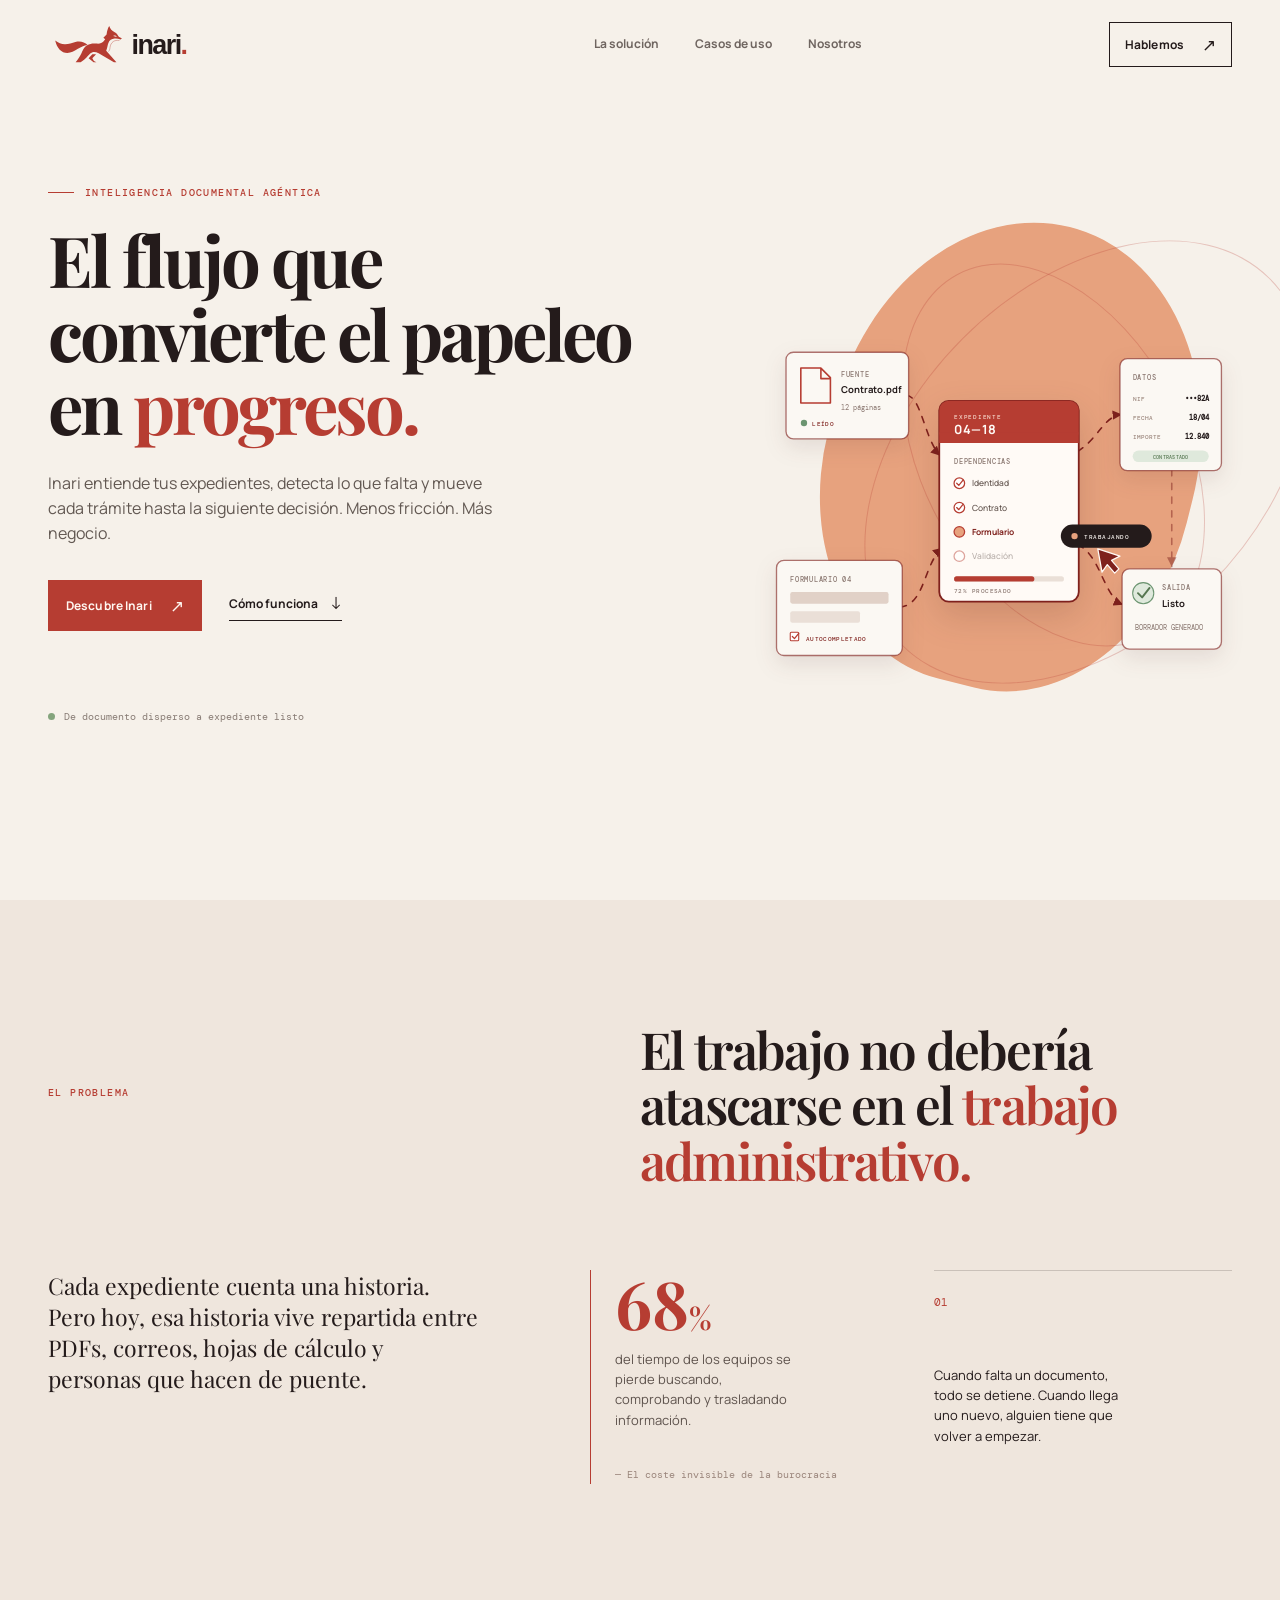
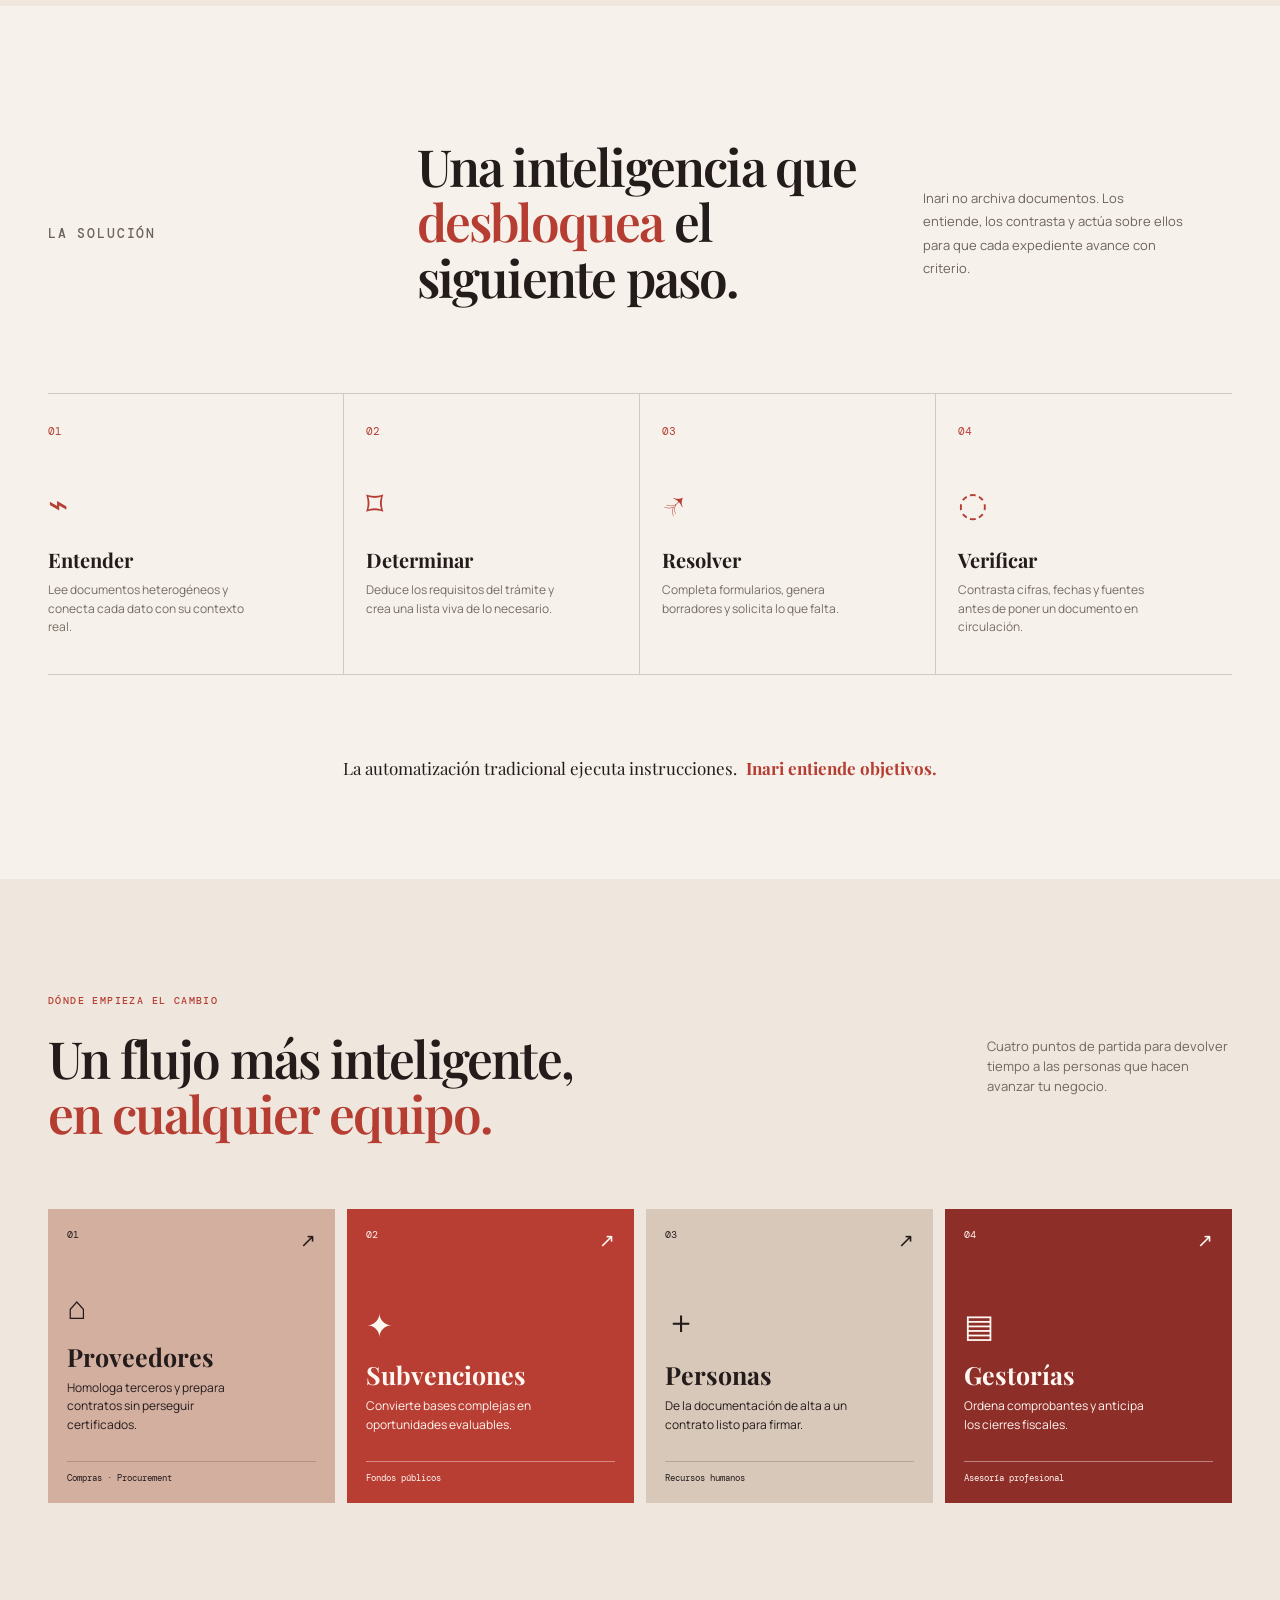
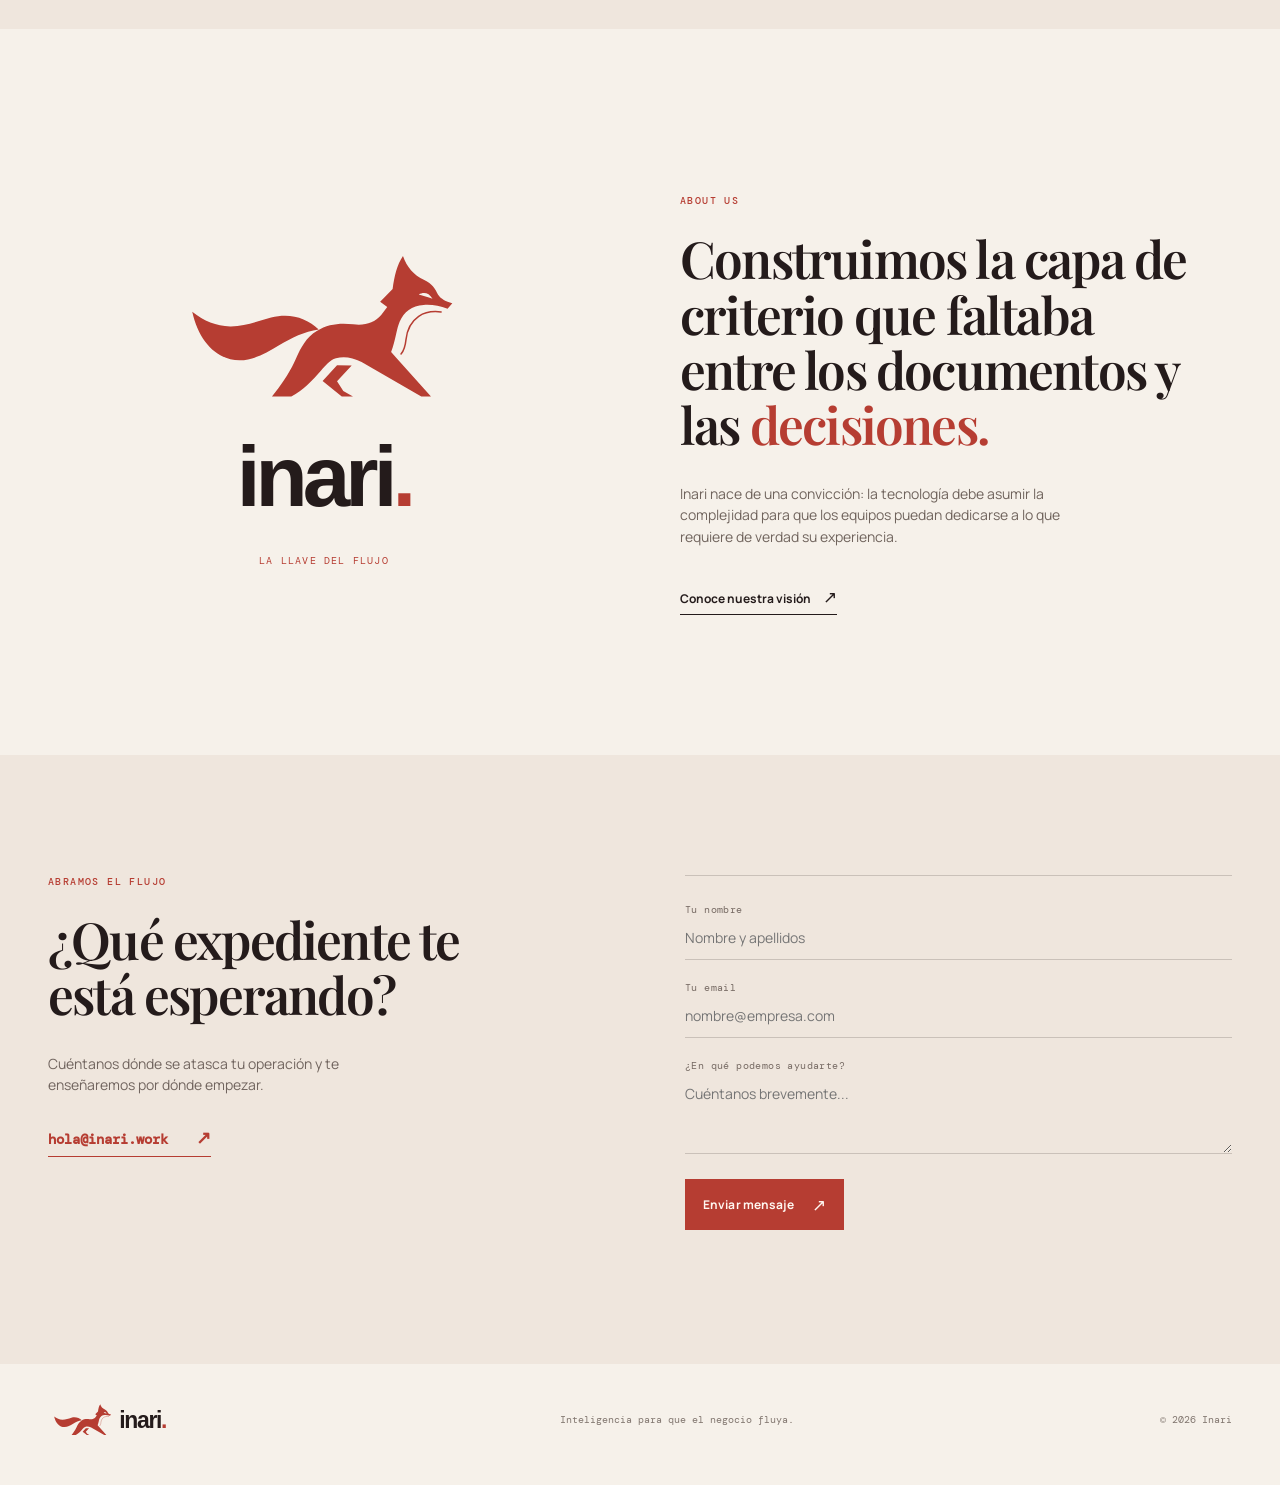
==== index.html @ a9972782 "cambio de estructura" ====
<!doctype html>
<html lang="es">
  <head>
    <meta charset="UTF-8" />
    <meta name="viewport" content="width=device-width, initial-scale=1.0" />
    <meta name="description" content="Inari transforma la burocracia documental en decisiones claras y accionables." />
    <title>Inari | La inteligencia detrás de cada expediente</title>
    <link rel="preconnect" href="https://fonts.googleapis.com" />
    <link rel="preconnect" href="https://fonts.gstatic.com" crossorigin />
    <link href="https://fonts.googleapis.com/css2?family=DM+Mono:wght@400;500&family=Manrope:wght@400;500;600;700;800&family=Playfair+Display:wght@600;700&display=swap" rel="stylesheet" />
    <link rel="stylesheet" href="styles.css" />
  </head>
  <body>
    <div class="site-shell">
      <header class="topbar">
        <a class="brand" href="#inicio" aria-label="Inari, inicio">
          <img class="brand-logo" src="branding/inari-logo-horizontal.svg" alt="" />
        </a>
        <nav class="nav-links" aria-label="Navegación principal">
          <a href="#solucion">La solución</a>
          <a href="#casos">Casos de uso</a>
          <a href="#nosotros">Nosotros</a>
        </nav>
        <a class="button button-small button-outline" href="#contacto">Hablemos <span aria-hidden="true">↗</span></a>
        <button class="menu-toggle" type="button" aria-label="Abrir menú" aria-expanded="false">☰</button>
      </header>

      <main>
        <section class="hero" id="inicio">
          <div class="hero-copy reveal">
            <p class="eyebrow"><span class="eyebrow-line"></span> Inteligencia documental agéntica</p>
            <h1>El flujo que convierte el papeleo en <em>progreso.</em></h1>
            <p class="hero-text">Inari entiende tus expedientes, detecta lo que falta y mueve cada trámite hasta la siguiente decisión. Menos fricción. Más negocio.</p>
            <div class="hero-actions">
              <a class="button button-primary" href="#contacto">Descubre Inari <span aria-hidden="true">↗</span></a>
              <a class="text-link" href="#solucion">Cómo funciona <span aria-hidden="true">↓</span></a>
            </div>
            <div class="hero-proof"><span class="proof-dot"></span><span>De documento disperso a expediente listo</span></div>
          </div>
          <div class="hero-art reveal reveal-delay" aria-label="Visualización de un grafo de dependencias documentales en proceso">
            <div class="art-orbit orbit-one"></div>
            <div class="art-orbit orbit-two"></div>
            <div class="workflow-figure">
              <svg viewBox="0 0 440 360" role="img" aria-label="Grafo de dependencias entre documentos, formularios y validaciones">
                <defs>
                  <marker id="graph-arrow" markerWidth="8" markerHeight="8" refX="6" refY="3" orient="auto"><path d="M0 0 6 3 0 6Z" /></marker>
                </defs>

                <g class="graph-links">
                  <path class="graph-edge" d="M132 80C146 80 149 122 164 137" />
                  <path class="graph-edge" d="M126 280C150 278 148 239 166 224" />
                  <path class="graph-edge" d="M294 133C315 119 319 99 336 98" />
                  <path class="graph-edge" d="M294 221C316 231 318 270 337 278" />
                  <path class="graph-edge graph-edge-secondary" d="M383 150V242" />
                </g>

                <g class="graph-node graph-file" transform="translate(18 39)">
                  <rect class="graph-node-bg" width="116" height="82" rx="7" />
                  <path class="graph-file-icon" d="M14 15h19l9 9v24H14Zm19 0v10h9" />
                  <text class="graph-kicker" x="52" y="23">FUENTE</text>
                  <text class="graph-title" x="52" y="39">Contrato.pdf</text>
                  <text class="graph-meta" x="52" y="55">12 páginas</text>
                  <circle class="graph-status-dot" cx="17" cy="67" r="3" />
                  <text class="graph-status" x="25" y="70">LEÍDO</text>
                </g>

                <g class="graph-node graph-form" transform="translate(9 236)">
                  <rect class="graph-node-bg" width="119" height="90" rx="7" />
                  <text class="graph-kicker" x="13" y="20">FORMULARIO 04</text>
                  <rect class="graph-field" x="13" y="30" width="93" height="11" rx="2" />
                  <rect class="graph-field" x="13" y="48" width="66" height="11" rx="2" />
                  <rect class="graph-checkbox" x="13" y="68" width="8" height="8" rx="1" />
                  <path class="graph-check" d="m15 72 2 2 4-5" />
                  <text class="graph-status" x="28" y="76">AUTOCOMPLETADO</text>
                </g>

                <g class="graph-node graph-main" transform="translate(163 85)">
                  <rect class="graph-node-bg" width="132" height="190" rx="9" />
                  <rect class="graph-main-head" width="132" height="39" rx="9" />
                  <path class="graph-main-head-fix" d="M0 30h132v10H0z" />
                  <text class="graph-main-kicker" x="14" y="17">EXPEDIENTE</text>
                  <text class="graph-main-title" x="14" y="31">04—18</text>
                  <text class="graph-kicker" x="14" y="60">DEPENDENCIAS</text>
                  <g class="graph-task">
                    <circle cx="19" cy="78" r="5" /><path d="m16.5 78 2 2 4-5" />
                    <text x="31" y="81">Identidad</text>
                  </g>
                  <g class="graph-task">
                    <circle cx="19" cy="101" r="5" /><path d="m16.5 101 2 2 4-5" />
                    <text x="31" y="104">Contrato</text>
                  </g>
                  <g class="graph-task graph-task-active">
                    <circle cx="19" cy="124" r="5" />
                    <text x="31" y="127">Formulario</text>
                  </g>
                  <g class="graph-task graph-task-pending">
                    <circle cx="19" cy="147" r="5" />
                    <text x="31" y="150">Validación</text>
                  </g>
                  <rect class="graph-progress-track" x="14" y="166" width="104" height="5" rx="2.5" />
                  <rect class="graph-progress-value" x="14" y="166" width="76" height="5" rx="2.5" />
                  <text class="graph-progress-label" x="14" y="182">72% PROCESADO</text>
                </g>

                <g class="graph-node graph-data" transform="translate(334 45)">
                  <rect class="graph-node-bg" width="96" height="106" rx="7" />
                  <text class="graph-kicker" x="12" y="20">DATOS</text>
                  <text class="graph-data-label" x="12" y="40">NIF</text><text class="graph-data-value" x="84" y="40" text-anchor="end">•••82A</text>
                  <text class="graph-data-label" x="12" y="58">FECHA</text><text class="graph-data-value" x="84" y="58" text-anchor="end">18/04</text>
                  <text class="graph-data-label" x="12" y="76">IMPORTE</text><text class="graph-data-value" x="84" y="76" text-anchor="end">12.840</text>
                  <rect class="graph-chip" x="12" y="87" width="72" height="11" rx="5.5" />
                  <text class="graph-chip-text" x="48" y="95" text-anchor="middle">CONTRASTADO</text>
                </g>

                <g class="graph-node graph-result" transform="translate(336 244)">
                  <rect class="graph-node-bg" width="94" height="76" rx="7" />
                  <circle class="graph-result-ring" cx="20" cy="23" r="10" />
                  <path class="graph-result-check" d="m15 23 4 4 7-9" />
                  <text class="graph-kicker" x="38" y="20">SALIDA</text>
                  <text class="graph-title" x="38" y="36">Listo</text>
                  <text class="graph-meta" x="12" y="58">BORRADOR GENERADO</text>
                </g>

                <g class="graph-working" transform="translate(278 202)">
                  <rect width="86" height="22" rx="11" />
                  <circle cx="13" cy="11" r="3" />
                  <text x="22" y="14">TRABAJANDO</text>
                </g>
                <path class="graph-cursor" d="m313 225 4 22 5-7 7 8 4-4-7-8 8-4Z" />
              </svg>
            </div>

          </div>
        </section>

        <section class="problem section-band" id="problema">
          <div class="section-intro reveal"><p class="eyebrow">El problema</p><h2>El trabajo no debería atascarse en el <em>trabajo administrativo.</em></h2></div>
          <div class="problem-grid">
            <p class="lead-copy reveal">Cada expediente cuenta una historia. Pero hoy, esa historia vive repartida entre PDFs, correos, hojas de cálculo y personas que hacen de puente.</p>
            <div class="stat-block reveal reveal-delay"><strong>68<span>%</span></strong><p>del tiempo de los equipos se pierde buscando, comprobando y trasladando información.</p><small>— El coste invisible de la burocracia</small></div>
            <div class="problem-note reveal"><span class="note-number">01</span><p>Cuando falta un documento, todo se detiene. Cuando llega uno nuevo, alguien tiene que volver a empezar.</p></div>
          </div>
        </section>

        <section class="solution" id="solucion">
          <div class="solution-head reveal"><p class="eyebrow">La solución</p><h2>Una inteligencia que <em>desbloquea</em> el siguiente paso.</h2><p>Inari no archiva documentos. Los entiende, los contrasta y actúa sobre ellos para que cada expediente avance con criterio.</p></div>
          <div class="capabilities">
            <article class="capability reveal"><span class="cap-number">01</span><div class="cap-icon">⌁</div><h3>Entender</h3><p>Lee documentos heterogéneos y conecta cada dato con su contexto real.</p></article>
            <article class="capability reveal reveal-delay"><span class="cap-number">02</span><div class="cap-icon">⌑</div><h3>Determinar</h3><p>Deduce los requisitos del trámite y crea una lista viva de lo necesario.</p></article>
            <article class="capability reveal reveal-delay-2"><span class="cap-number">03</span><div class="cap-icon">↗</div><h3>Resolver</h3><p>Completa formularios, genera borradores y solicita lo que falta.</p></article>
            <article class="capability reveal reveal-delay-3"><span class="cap-number">04</span><div class="cap-icon">◌</div><h3>Verificar</h3><p>Contrasta cifras, fechas y fuentes antes de poner un documento en circulación.</p></article>
          </div>
          <div class="quote-strip reveal"><span>La automatización tradicional ejecuta instrucciones.</span><strong>Inari entiende objetivos.</strong></div>
        </section>

        <section class="use-cases section-band" id="casos">
          <div class="section-heading reveal"><div><p class="eyebrow">Dónde empieza el cambio</p><h2>Un flujo más inteligente, <em>en cualquier equipo.</em></h2></div><p>Cuatro puntos de partida para devolver tiempo a las personas que hacen avanzar tu negocio.</p></div>
          <div class="case-grid">
            <article class="case-card case-tall reveal"><div class="case-top"><span>01</span><span class="case-arrow">↗</span></div><div><div class="case-icon">⌂</div><h3>Proveedores</h3><p>Homologa terceros y prepara contratos sin perseguir certificados.</p><span class="case-tag">Compras · Procurement</span></div></article>
            <article class="case-card reveal reveal-delay"><div class="case-top"><span>02</span><span class="case-arrow">↗</span></div><div><div class="case-icon">✦</div><h3>Subvenciones</h3><p>Convierte bases complejas en oportunidades evaluables.</p><span class="case-tag">Fondos públicos</span></div></article>
            <article class="case-card reveal reveal-delay-2"><div class="case-top"><span>03</span><span class="case-arrow">↗</span></div><div><div class="case-icon">＋</div><h3>Personas</h3><p>De la documentación de alta a un contrato listo para firmar.</p><span class="case-tag">Recursos humanos</span></div></article>
            <article class="case-card reveal reveal-delay-3"><div class="case-top"><span>04</span><span class="case-arrow">↗</span></div><div><div class="case-icon">▤</div><h3>Gestorías</h3><p>Ordena comprobantes y anticipa los cierres fiscales.</p><span class="case-tag">Asesoría profesional</span></div></article>
          </div>
        </section>

        <section class="about" id="nosotros">
          <div class="about-mark reveal"><img src="branding/inari-logo-stacked.svg" alt="Inari" /><small>LA LLAVE DEL FLUJO</small></div>
          <div class="about-copy reveal reveal-delay"><p class="eyebrow">About us</p><h2>Construimos la capa de criterio que faltaba entre los documentos y las <em>decisiones.</em></h2><p>Inari nace de una convicción: la tecnología debe asumir la complejidad para que los equipos puedan dedicarse a lo que requiere de verdad su experiencia.</p><a class="text-link" href="#contacto">Conoce nuestra visión <span aria-hidden="true">↗</span></a></div>
        </section>

        <section class="contact section-band" id="contacto">
          <div class="contact-copy reveal"><p class="eyebrow">Abramos el flujo</p><h2>¿Qué expediente te está esperando?</h2><p>Cuéntanos dónde se atasca tu operación y te enseñaremos por dónde empezar.</p><a href="mailto:hola@inari.work" class="contact-email">hola@inari.work <span>↗</span></a></div>
          <form class="contact-form reveal reveal-delay" id="contact-form">
            <label>Tu nombre<input type="text" name="name" placeholder="Nombre y apellidos" required /></label>
            <label>Tu email<input type="email" name="email" placeholder="nombre@empresa.com" required /></label>
            <label>¿En qué podemos ayudarte?<textarea name="message" rows="3" placeholder="Cuéntanos brevemente..." required></textarea></label>
            <button class="button button-primary" type="submit">Enviar mensaje <span aria-hidden="true">↗</span></button>
            <p class="form-status" role="status" aria-live="polite"></p>
          </form>
        </section>
      </main>

      <footer class="footer"><a class="brand" href="#inicio" aria-label="Inari, inicio"><img class="brand-logo" src="branding/inari-logo-horizontal.svg" alt="" /></a><span>Inteligencia para que el negocio fluya.</span><span>© 2026 Inari</span></footer>
    </div>
    <script src="script.js"></script>
  </body>
</html>
---- styles.css ----
:root { --ink:#241b1b; --paper:#f6f1ea; --red:#b63d32; --red-dark:#7f211d; --peach:#e7a27e; --line:rgba(36,27,27,.18); --muted:#766d68; --serif:"Playfair Display", Georgia, serif; --sans:"Manrope", sans-serif; --mono:"DM Mono", monospace; }
* { box-sizing:border-box; }
html { scroll-behavior:smooth; }
body { margin:0; background:var(--paper); color:var(--ink); font-family:var(--sans); font-size:15px; line-height:1.55; }
a { color:inherit; text-decoration:none; }
.site-shell { overflow:hidden; }
.topbar { align-items:center; display:flex; height:88px; justify-content:space-between; margin:auto; max-width:1280px; padding:0 48px; }
.brand { align-items:center; display:flex; font-size:23px; font-weight:800; gap:10px; letter-spacing:-1.4px; }
.brand-mark { align-items:center; background:var(--red); border-radius:50%; display:flex; height:32px; justify-content:center; width:32px; }
.brand-mark svg { fill:none; height:23px; stroke:#fdf6ef; stroke-linecap:round; stroke-linejoin:round; stroke-width:2.5; width:23px; }
.brand-dot { color:var(--red); }
.nav-links { display:flex; gap:36px; margin-left:130px; }
.nav-links a { color:#6f6560; font-size:12px; font-weight:700; }
.nav-links a:hover, .text-link:hover { color:var(--red); }
.button { align-items:center; border:0; cursor:pointer; display:inline-flex; font:700 12px var(--sans); gap:18px; justify-content:center; letter-spacing:.01em; padding:14px 18px; transition:transform .25s, background .25s, color .25s; }
.button:hover { transform:translateY(-2px); }
.button span { font-size:17px; font-weight:400; }
.button-small { padding:10px 15px; }
.button-outline { border:1px solid var(--ink); }
.button-outline:hover { background:var(--ink); color:var(--paper); }
.button-primary { background:var(--red); color:#fff7f1; }
.button-primary:hover { background:var(--red-dark); }
.menu-toggle { background:none; border:0; display:none; font-size:22px; }
.hero { align-items:center; display:grid; grid-template-columns:1fr 1fr; margin:auto; max-width:1280px; min-height:calc(100vh - 88px); padding:50px 48px 94px; position:relative; }
.hero-copy { max-width:585px; padding-bottom:35px; position:relative; z-index:2; }
.eyebrow { align-items:center; color:var(--red); display:flex; font:500 10px var(--mono); letter-spacing:.14em; margin:0 0 24px; text-transform:uppercase; }
.eyebrow-line { background:var(--red); display:inline-block; height:1px; margin-right:11px; width:26px; }
h1,h2,h3,p { margin-top:0; }
h1 { font:700 clamp(48px, 5.5vw, 76px)/1.04 var(--serif); letter-spacing:-3px; margin-bottom:28px; }
h1 em,h2 em { color:var(--red); font-style:normal; }
.hero-text { color:#625852; font-size:16px; max-width:450px; }
.hero-actions { align-items:center; display:flex; gap:27px; margin-top:34px; }
.text-link { border-bottom:1px solid currentColor; font-size:12px; font-weight:700; padding-bottom:4px; }
.text-link span { font-size:17px; font-weight:400; margin-left:10px; }
.hero-proof { align-items:center; color:#877b74; display:flex; font:10px var(--mono); gap:9px; margin-top:79px; }
.proof-dot { background:#84a47d; border-radius:50%; height:7px; width:7px; }
.hero-art { height:555px; justify-self:end; max-width:570px; position:relative; width:100%; }
.hero-art:before { background:var(--peach); border-radius:50% 50% 45% 45%; content:""; height:470px; position:absolute; right:6%; top:25px; transform:rotate(14deg); width:370px; }
.fox-figure { bottom:10px; position:absolute; right:11%; width:350px; z-index:2; }
.fox-figure svg { display:block; width:100%; }
.fox-tail { fill:#d96d50; stroke:var(--red-dark); stroke-linejoin:round; stroke-width:2; }
.fox-body,.fox-head { fill:var(--red); stroke:var(--red-dark); stroke-linejoin:round; stroke-width:2; }
.fox-head { fill:#c94c3c; }
.fox-ear-inner { fill:#f4b28f; stroke:var(--red-dark); stroke-linejoin:round; stroke-width:1.5; }
.fox-muzzle { fill:#f8d7bf; stroke:var(--red-dark); stroke-linejoin:round; stroke-width:1.5; }
.fox-eye { fill:var(--ink); }
.fox-nose { fill:var(--ink); }
.document-card { background:#fbf8f3; box-shadow:0 15px 35px rgba(70,32,25,.12); display:flex; flex-direction:column; position:absolute; z-index:3; }
.document-card span,.document-card small { color:#8a7770; font:9px var(--mono); letter-spacing:.08em; }
.document-card strong { font:700 47px var(--serif); line-height:1; }
.document-card strong span { color:var(--red); font:700 18px var(--serif); }
.card-front { bottom:92px; gap:13px; left:2%; padding:20px 20px 18px; transform:rotate(-5deg); width:171px; }
.card-back { padding:16px; right:0; top:73px; transform:rotate(7deg); width:150px; }
.card-back strong { color:#6b9470; font:35px var(--sans); }
.progress { background:#e8ddd5; height:4px; margin-top:2px; width:100%; }
.progress i { background:var(--red); display:block; height:100%; width:92%; }
.floating-label { color:var(--red-dark); font:10px var(--mono); position:absolute; z-index:4; }.floating-label span { color:#90736a; margin-left:8px; }.label-top { right:7%; top:9%; }.label-bottom { bottom:7%; right:12%; }
.art-orbit { border:1px solid rgba(182,61,50,.26); border-radius:50%; height:410px; position:absolute; right:8%; top:55px; transform:rotate(-28deg); width:265px; }.orbit-two { height:520px; right:-5%; top:7px; transform:rotate(45deg); width:350px; }
.scroll-cue { align-items:center; bottom:21px; color:#998e86; display:flex; font:9px var(--mono); gap:14px; left:48px; position:absolute; }.scroll-cue i { background:var(--red); display:block; height:1px; width:33px; }
.section-band { background:#efe6dd; }
.problem { padding:122px max(48px, calc((100vw - 1184px)/2)); }.section-intro { display:grid; grid-template-columns:1fr 1fr; }.section-intro h2,.solution-head h2,.section-heading h2,.about h2,.contact h2 { font:600 clamp(34px,4vw,54px)/1.08 var(--serif); letter-spacing:-1.8px; margin:0; max-width:530px; }.problem-grid { display:grid; gap:45px; grid-template-columns:1.25fr .75fr .75fr; margin-top:82px; }.lead-copy { font:400 23px/1.35 var(--serif); max-width:430px; }.stat-block { border-left:1px solid var(--red); padding-left:24px; }.stat-block strong { color:var(--red); font:700 66px/1 var(--serif); }.stat-block strong span { font-size:31px; }.stat-block p { color:#5e534d; font-size:13px; margin:13px 0 31px; max-width:190px; }.stat-block small { color:#9a857b; font:10px var(--mono); }.problem-note { border-top:1px solid var(--line); padding-top:18px; }.note-number,.cap-number { color:var(--red); font:11px var(--mono); }.problem-note p { font-size:13px; margin-top:53px; max-width:205px; }
.solution { margin:auto; max-width:1280px; padding:133px 48px 100px; }.solution-head { display:grid; grid-template-columns:1fr 1.4fr .9fr; gap:25px; }.solution-head h2 { max-width:460px; }.solution-head > p { color:#6e625c; font-size:13px; line-height:1.8; max-width:260px; padding-top:48px; }.capabilities { border-bottom:1px solid var(--line); border-top:1px solid var(--line); display:grid; grid-template-columns:repeat(4,1fr); margin-top:88px; }.capability { border-right:1px solid var(--line); min-height:250px; padding:24px 22px 25px 0; }.capability:not(:first-child) { padding-left:22px; }.capability:last-child { border-right:0; }.cap-icon { color:var(--red); font:34px var(--serif); margin:38px 0 21px; }.capability h3 { font:700 20px var(--serif); margin-bottom:8px; }.capability p { color:#766b65; font-size:12px; max-width:200px; }.quote-strip { display:flex; font:17px var(--serif); gap:9px; justify-content:center; margin-top:82px; }.quote-strip strong { color:var(--red); }
.use-cases { padding:115px max(48px, calc((100vw - 1184px)/2)) 126px; }.section-heading { display:flex; justify-content:space-between; }.section-heading > p { color:#716660; font-size:13px; max-width:245px; padding-top:42px; }.case-grid { display:grid; gap:12px; grid-template-columns:repeat(4,1fr); margin-top:68px; }.case-card { background:#d3afa0; display:flex; flex-direction:column; justify-content:space-between; min-height:294px; padding:19px; transition:transform .25s; }.case-card:hover { transform:translateY(-7px); }.case-card:nth-child(2) { background:#b83d32; color:#fff7f1; }.case-card:nth-child(3) { background:#d8c8b9; }.case-card:nth-child(4) { background:#8e2e29; color:#fff7f1; }.case-top { display:flex; font:10px var(--mono); justify-content:space-between; }.case-arrow { font-size:19px; }.case-icon { font:32px var(--serif); margin-bottom:13px; }.case-card h3 { font:700 25px var(--serif); margin-bottom:6px; }.case-card p { font-size:12px; line-height:1.55; max-width:195px; }.case-tag { border-top:1px solid rgba(36,27,27,.2); display:block; font:9px var(--mono); margin-top:27px; padding-top:10px; }.case-card:nth-child(2) .case-tag,.case-card:nth-child(4) .case-tag { border-color:rgba(255,255,255,.4); }
.about { display:grid; gap:80px; grid-template-columns:1fr 1fr; margin:auto; max-width:1280px; padding:140px 48px; }.about-mark { align-items:center; color:var(--red); display:flex; flex-direction:column; justify-content:center; }.about-mark span { font:700 74px/1 var(--serif); letter-spacing:4px; }.mini-fox { align-items:center; border:1px solid var(--red); border-radius:50%; display:flex; font-size:40px; height:130px; justify-content:center; margin:20px 0; transform:rotate(-20deg); width:130px; }.about-mark small { font:10px var(--mono); letter-spacing:.12em; }.about-copy { padding-top:25px; }.about-copy h2 { margin-bottom:30px; }.about-copy > p:not(.eyebrow) { color:#70645d; font-size:14px; max-width:430px; }.about-copy .text-link { display:inline-block; margin-top:22px; }
.contact { display:grid; gap:90px; grid-template-columns:1fr 1fr; padding:120px max(48px, calc((100vw - 1184px)/2)); }.contact h2 { max-width:470px; }.contact-copy > p:not(.eyebrow) { color:#71655f; font-size:14px; margin:30px 0; max-width:330px; }.contact-email { border-bottom:1px solid var(--red); color:var(--red); display:inline-block; font:600 14px var(--mono); padding-bottom:6px; }.contact-email span { font-size:18px; margin-left:20px; }.contact-form { border-top:1px solid var(--line); padding-top:6px; }.contact-form label { color:#766a63; display:block; font:10px var(--mono); letter-spacing:.04em; margin-top:21px; }.contact-form input,.contact-form textarea { background:transparent; border:0; border-bottom:1px solid var(--line); border-radius:0; color:var(--ink); display:block; font:14px var(--sans); outline:0; padding:12px 0; resize:vertical; width:100%; }.contact-form input:focus,.contact-form textarea:focus { border-color:var(--red); }.contact-form button { margin-top:25px; }.form-status { color:var(--red-dark); font:11px var(--mono); margin:14px 0 0; }.footer { align-items:center; color:#81766f; display:flex; font:10px var(--mono); justify-content:space-between; margin:auto; max-width:1280px; padding:30px 48px 40px; }.footer .brand { color:var(--ink); font:700 17px var(--sans); }.footer .brand-mark { height:25px; width:25px; }.footer .brand-mark svg { height:18px; width:18px; }
.reveal { opacity:0; transform:translateY(18px); transition:opacity .7s ease, transform .7s ease; }.reveal.visible { opacity:1; transform:none; }.reveal-delay { transition-delay:.12s; }.reveal-delay-2 { transition-delay:.22s; }.reveal-delay-3 { transition-delay:.32s; }
@media (max-width:800px) { .topbar { height:72px; padding:0 22px; }.nav-links,.topbar > .button { display:none; }.menu-toggle { display:block; }.hero { display:block; min-height:auto; padding:72px 22px 95px; }.hero-copy { padding:0; }.hero-art { height:440px; margin:48px auto 0; max-width:500px; }.hero-art:before { height:350px; right:10%; width:275px; }.fox-figure { right:14%; width:285px; }.card-front { bottom:35px; left:2%; }.card-back { right:2%; top:34px; }.scroll-cue { bottom:25px; left:22px; }.problem,.use-cases,.contact { padding-left:22px; padding-right:22px; }.problem { padding-bottom:85px; padding-top:85px; }.section-intro,.problem-grid,.solution-head,.about,.contact { display:block; }.problem-grid { margin-top:50px; }.stat-block { margin:45px 0; }.problem-note p { margin-top:28px; }.solution { padding:85px 22px; }.solution-head > p { padding-top:25px; }.capabilities { grid-template-columns:1fr 1fr; margin-top:55px; }.capability { min-height:225px; }.capability:nth-child(2) { border-right:0; }.capability:nth-child(3),.capability:nth-child(4) { border-top:1px solid var(--line); }.capability:nth-child(3) { padding-left:0; }.quote-strip { display:block; font-size:15px; line-height:1.7; margin-top:55px; text-align:center; }.use-cases { padding-bottom:85px; padding-top:85px; }.section-heading > p { padding-top:25px; }.case-grid { grid-template-columns:1fr 1fr; margin-top:48px; }.case-card { min-height:280px; }.about { padding:90px 22px; }.about-mark { margin-bottom:65px; }.about-mark span { font-size:60px; }.contact { gap:55px; padding-bottom:85px; padding-top:85px; }.footer { align-items:flex-start; flex-direction:column; gap:18px; padding:26px 22px 35px; } }
@media (max-width:470px) { h1 { letter-spacing:-2px; }.hero-actions { align-items:flex-start; flex-direction:column; gap:20px; }.hero-art { height:365px; }.fox-figure { right:8%; width:238px; }.hero-art:before { height:280px; right:4%; top:35px; width:220px; }.art-orbit { height:310px; right:0; top:37px; width:210px; }.orbit-two { height:370px; right:-10%; top:20px; width:255px; }.card-front { padding:15px; width:150px; }.document-card strong { font-size:38px; }.card-back { padding:12px; width:120px; }.case-grid { grid-template-columns:1fr; }.case-card { min-height:245px; }.case-tall { min-height:245px; }.capabilities { grid-template-columns:1fr; }.capability,.capability:nth-child(3) { border-bottom:1px solid var(--line); border-right:0; padding-left:0; }.capability:last-child { border-bottom:0; }.capability { min-height:195px; }.cap-icon { margin-top:25px; }.section-heading h2 { max-width:360px; } }

/* Branding v2 */
.brand { align-items:center; display:inline-flex; flex:0 0 auto; }
.brand-logo { display:block; height:auto; width:170px; }
.about-mark img { display:block; height:auto; max-width:360px; width:100%; }
.about-mark small { margin-top:-24px; }
.footer .brand-logo { width:145px; }
@media (max-width:800px) {
  .topbar .brand-logo { width:150px; }
  .about-mark img { max-width:310px; }
}

/* Hero dependency graph */
.workflow-figure { bottom:58px; position:absolute; right:0; width:465px; z-index:2; }
.workflow-figure svg { display:block; overflow:visible; width:100%; }
#graph-arrow path { fill:var(--red-dark); }
.graph-edge { animation:graph-flow 2.4s linear infinite; fill:none; marker-end:url(#graph-arrow); stroke:var(--red-dark); stroke-dasharray:6 7; stroke-linecap:round; stroke-width:1.5; }
.graph-edge:nth-child(2),.graph-edge:nth-child(4) { animation-delay:-1.2s; }
.graph-edge-secondary { opacity:.48; }
.graph-node { filter:drop-shadow(0 8px 10px rgba(70,32,25,.1)); }
.graph-node-bg { fill:#fbf8f3; stroke:rgba(127,33,29,.62); stroke-width:1.25; }
.graph-node text,.graph-working text { pointer-events:none; user-select:none; }
.graph-kicker { fill:#8a7770; font:500 7px var(--mono); letter-spacing:.1em; }
.graph-title { fill:var(--ink); font:700 9px var(--sans); }
.graph-meta { fill:#8a7770; font:400 6.5px var(--mono); }
.graph-status { fill:var(--red-dark); font:500 6px var(--mono); letter-spacing:.05em; }
.graph-status-dot { fill:#6b9470; }
.graph-file-icon { fill:none; stroke:var(--red); stroke-linecap:round; stroke-linejoin:round; stroke-width:1.5; }
.graph-field { fill:#eadfd7; }
.graph-field:nth-of-type(2) { fill:#e1d1c7; }
.graph-checkbox { fill:#fff; stroke:var(--red); stroke-width:1; }
.graph-check { fill:none; stroke:var(--red); stroke-linecap:round; stroke-linejoin:round; stroke-width:1.2; }
.graph-main { filter:drop-shadow(0 13px 16px rgba(70,32,25,.16)); }
.graph-main .graph-node-bg { fill:#fffaf6; stroke:var(--red-dark); stroke-width:1.7; }
.graph-main-head,.graph-main-head-fix { fill:var(--red); }
.graph-main-kicker { fill:#f7d9cc; font:500 6px var(--mono); letter-spacing:.12em; }
.graph-main-title { fill:#fffaf6; font:700 12px var(--sans); letter-spacing:.04em; }
.graph-task circle { fill:#fff; stroke:var(--red); stroke-width:1.2; }
.graph-task path { fill:none; stroke:var(--red); stroke-linecap:round; stroke-linejoin:round; stroke-width:1.2; }
.graph-task text { fill:#5f514b; font:500 8px var(--sans); }
.graph-task-active circle { animation:graph-pulse 1.5s ease-in-out infinite; fill:var(--peach); }
.graph-task-active text { fill:var(--red-dark); font-weight:700; }
.graph-task-pending { opacity:.45; }
.graph-progress-track { fill:#eadfd7; }
.graph-progress-value { animation:graph-progress 2.8s ease-in-out infinite alternate; fill:var(--red); transform-box:fill-box; transform-origin:left center; }
.graph-progress-label { fill:#8a7770; font:500 6px var(--mono); letter-spacing:.07em; }
.graph-data-label { fill:#9a857b; font:500 6px var(--mono); }
.graph-data-value { fill:var(--ink); font:600 7px var(--mono); }
.graph-chip { fill:#dfe9dc; }
.graph-chip-text { fill:#557650; font:500 5px var(--mono); letter-spacing:.04em; }
.graph-result-ring { fill:#dfe9dc; stroke:#6b9470; stroke-width:1; }
.graph-result-check { fill:none; stroke:#557650; stroke-linecap:round; stroke-linejoin:round; stroke-width:1.8; }
.graph-working rect { fill:var(--ink); }
.graph-working circle { animation:graph-pulse 1.1s ease-in-out infinite; fill:var(--peach); }
.graph-working text { fill:#fffaf6; font:500 6px var(--mono); letter-spacing:.08em; }
.graph-cursor { animation:cursor-work 2.2s ease-in-out infinite; fill:var(--red-dark); stroke:#fffaf6; stroke-linejoin:round; stroke-width:1.2; }
@keyframes graph-flow { to { stroke-dashoffset:-26; } }
@keyframes graph-pulse { 0%,100% { opacity:.45; } 50% { opacity:1; } }
@keyframes graph-progress { from { transform:scaleX(.72); } to { transform:scaleX(1); } }
@keyframes cursor-work { 0%,100% { transform:translate(0); } 50% { transform:translate(5px,-4px); } }
@media (max-width:800px) { .workflow-figure { bottom:24px; right:2%; width:430px; } }
@media (max-width:470px) { .workflow-figure { bottom:34px; right:-1%; width:340px; } }
@media (prefers-reduced-motion:reduce) { .graph-edge,.graph-task-active circle,.graph-progress-value,.graph-working circle,.graph-cursor { animation:none; } }
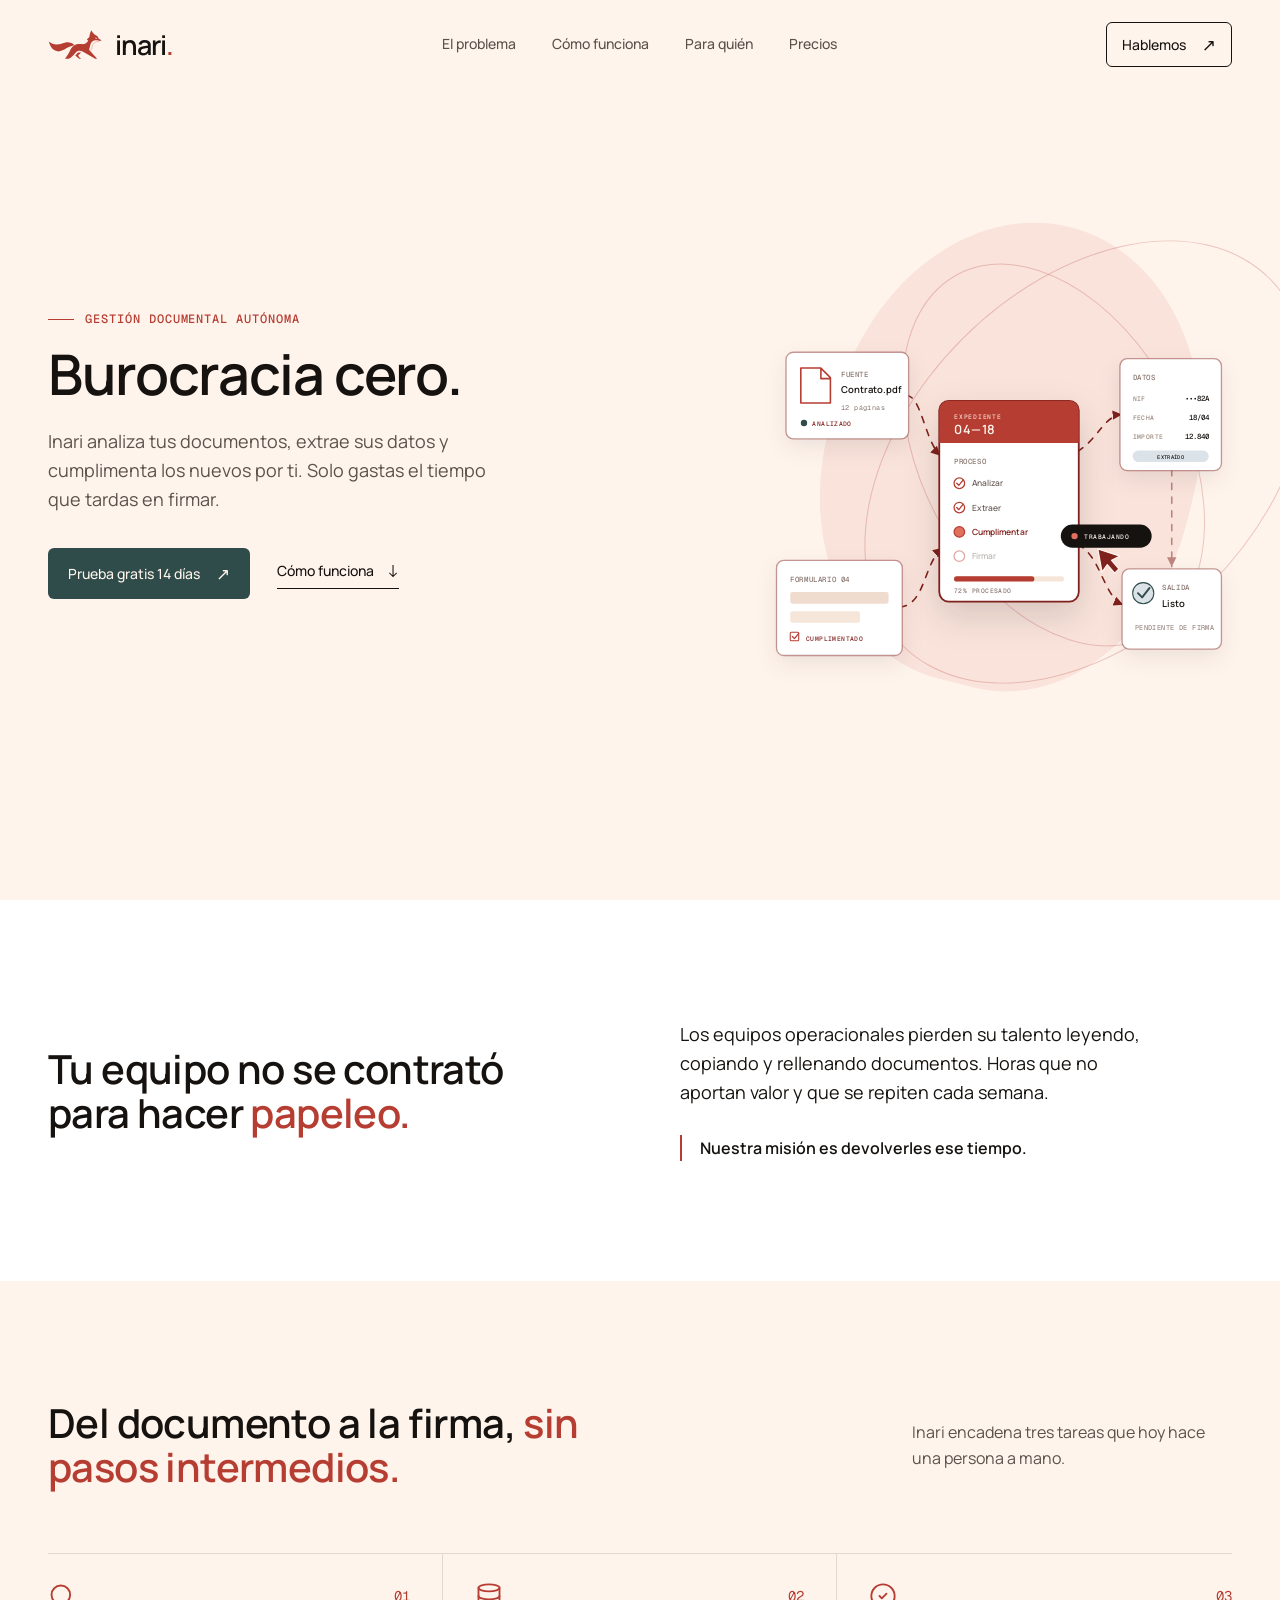
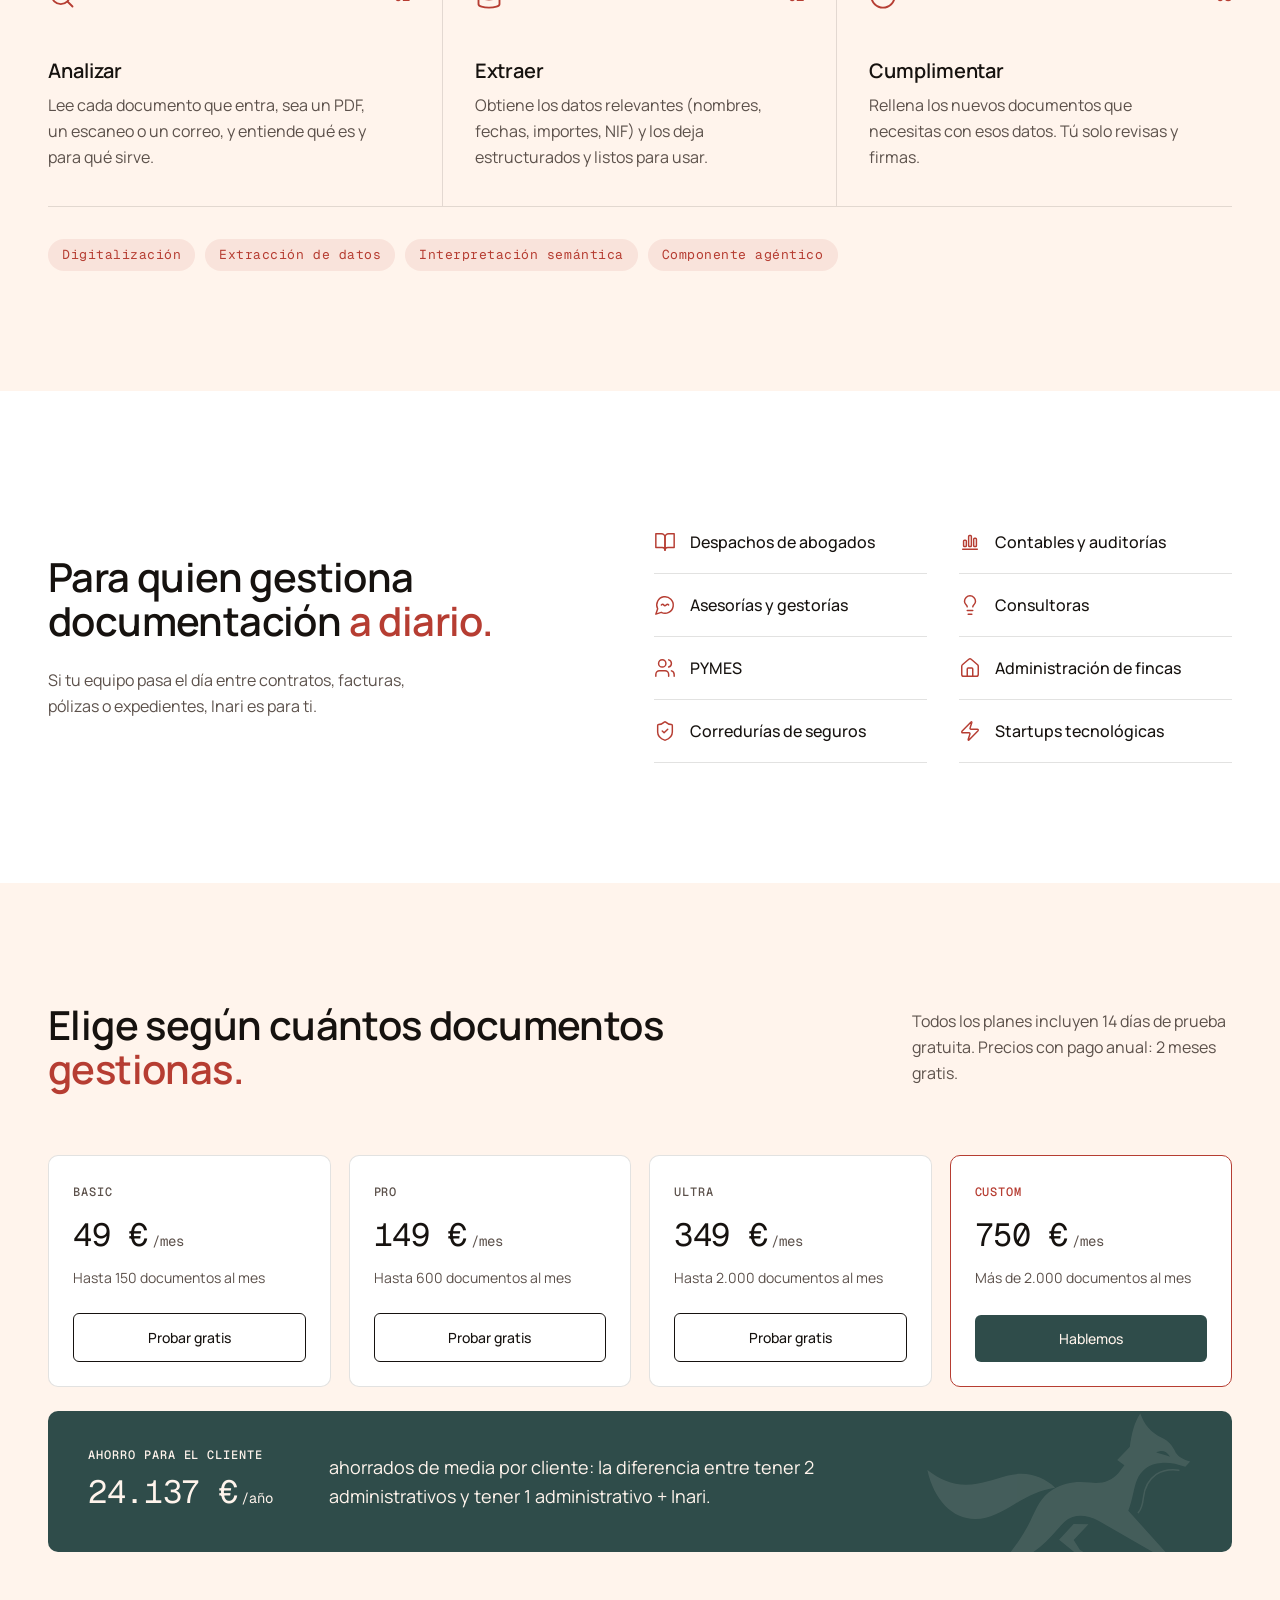
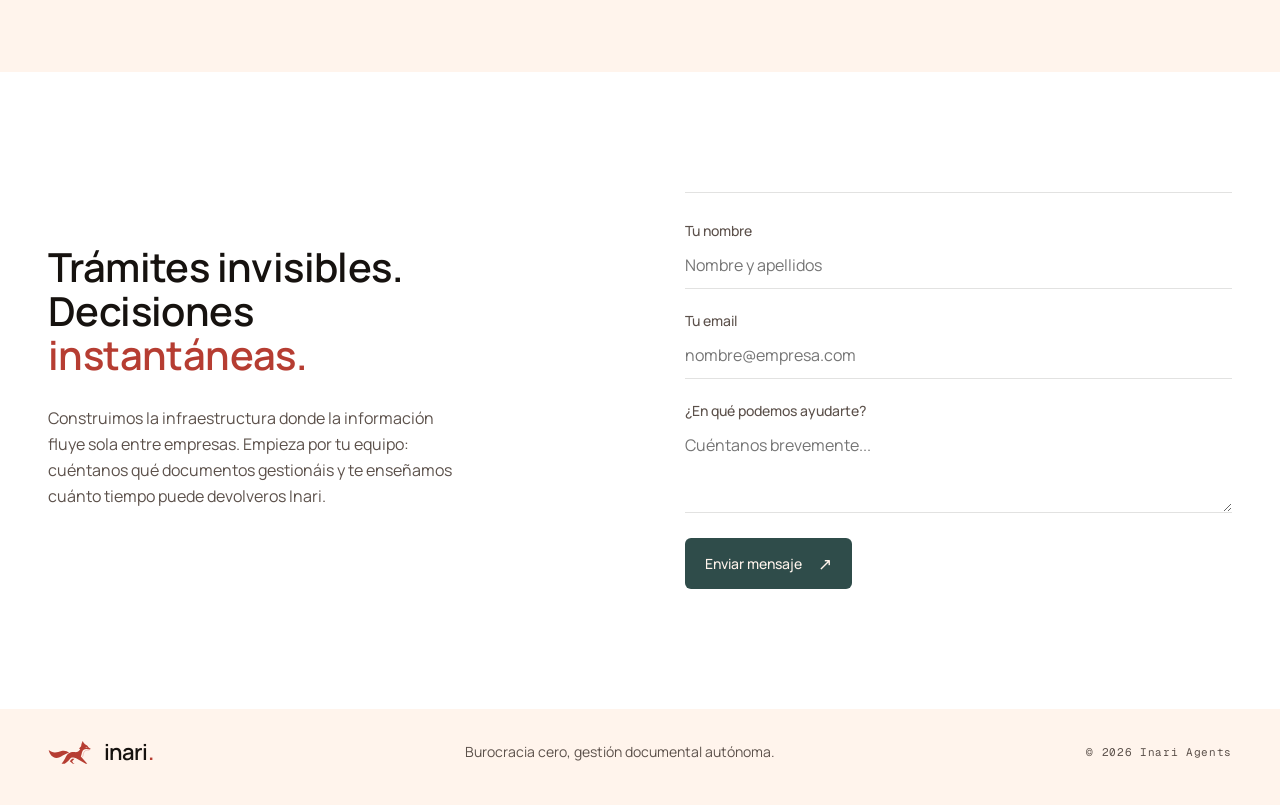
==== commit efd61cf2: "Nueva landing page" ====
--- a/index.html
+++ b/index.html
@@ -3,23 +3,26 @@
   <head>
     <meta charset="UTF-8" />
     <meta name="viewport" content="width=device-width, initial-scale=1.0" />
-    <meta name="description" content="Inari transforma la burocracia documental en decisiones claras y accionables." />
-    <title>Inari | La inteligencia detrás de cada expediente</title>
+    <meta name="description" content="Inari analiza, extrae y cumplimenta tus documentos. Burocracia cero, gestión documental autónoma." />
+    <title>Inari | Burocracia cero, gestión documental autónoma</title>
+    <link rel="icon" href="assets/inari-fox.svg" type="image/svg+xml" />
     <link rel="preconnect" href="https://fonts.googleapis.com" />
     <link rel="preconnect" href="https://fonts.gstatic.com" crossorigin />
-    <link href="https://fonts.googleapis.com/css2?family=DM+Mono:wght@400;500&family=Manrope:wght@400;500;600;700;800&family=Playfair+Display:wght@600;700&display=swap" rel="stylesheet" />
+    <link href="https://fonts.googleapis.com/css2?family=Manrope:wght@400;500;600&family=Geist+Mono:wght@400;500&display=swap" rel="stylesheet" />
     <link rel="stylesheet" href="styles.css" />
   </head>
   <body>
     <div class="site-shell">
       <header class="topbar">
         <a class="brand" href="#inicio" aria-label="Inari, inicio">
-          <img class="brand-logo" src="branding/inari-logo-horizontal.svg" alt="" />
+          <span class="fox-mark" aria-hidden="true"></span>
+          <span class="wordmark">inari<span>.</span></span>
         </a>
         <nav class="nav-links" aria-label="Navegación principal">
-          <a href="#solucion">La solución</a>
-          <a href="#casos">Casos de uso</a>
-          <a href="#nosotros">Nosotros</a>
+          <a href="#problema">El problema</a>
+          <a href="#solucion">Cómo funciona</a>
+          <a href="#audiencia">Para quién</a>
+          <a href="#precios">Precios</a>
         </nav>
         <a class="button button-small button-outline" href="#contacto">Hablemos <span aria-hidden="true">↗</span></a>
         <button class="menu-toggle" type="button" aria-label="Abrir menú" aria-expanded="false">☰</button>
@@ -28,16 +31,15 @@
       <main>
         <section class="hero" id="inicio">
           <div class="hero-copy reveal">
-            <p class="eyebrow"><span class="eyebrow-line"></span> Inteligencia documental agéntica</p>
-            <h1>El flujo que convierte el papeleo en <em>progreso.</em></h1>
-            <p class="hero-text">Inari entiende tus expedientes, detecta lo que falta y mueve cada trámite hasta la siguiente decisión. Menos fricción. Más negocio.</p>
+            <p class="eyebrow"><span class="eyebrow-line"></span> Gestión documental autónoma</p>
+            <h1>Burocracia cero.</h1>
+            <p class="hero-text">Inari analiza tus documentos, extrae sus datos y cumplimenta los nuevos por ti. Solo gastas el tiempo que tardas en firmar.</p>
             <div class="hero-actions">
-              <a class="button button-primary" href="#contacto">Descubre Inari <span aria-hidden="true">↗</span></a>
+              <a class="button button-primary" href="#precios">Prueba gratis 14 días <span aria-hidden="true">↗</span></a>
               <a class="text-link" href="#solucion">Cómo funciona <span aria-hidden="true">↓</span></a>
             </div>
-            <div class="hero-proof"><span class="proof-dot"></span><span>De documento disperso a expediente listo</span></div>
-          </div>
-          <div class="hero-art reveal reveal-delay" aria-label="Visualización de un grafo de dependencias documentales en proceso">
+          </div>
+          <div class="hero-art reveal reveal-delay" aria-label="Visualización de documentos analizados, datos extraídos y formularios cumplimentados">
             <div class="art-orbit orbit-one"></div>
             <div class="art-orbit orbit-two"></div>
             <div class="workflow-figure">
@@ -61,7 +63,7 @@
                   <text class="graph-title" x="52" y="39">Contrato.pdf</text>
                   <text class="graph-meta" x="52" y="55">12 páginas</text>
                   <circle class="graph-status-dot" cx="17" cy="67" r="3" />
-                  <text class="graph-status" x="25" y="70">LEÍDO</text>
+                  <text class="graph-status" x="25" y="70">ANALIZADO</text>
                 </g>
 
                 <g class="graph-node graph-form" transform="translate(9 236)">
@@ -71,7 +73,7 @@
                   <rect class="graph-field" x="13" y="48" width="66" height="11" rx="2" />
                   <rect class="graph-checkbox" x="13" y="68" width="8" height="8" rx="1" />
                   <path class="graph-check" d="m15 72 2 2 4-5" />
-                  <text class="graph-status" x="28" y="76">AUTOCOMPLETADO</text>
+                  <text class="graph-status" x="28" y="76">CUMPLIMENTADO</text>
                 </g>
 
                 <g class="graph-node graph-main" transform="translate(163 85)">
@@ -80,22 +82,22 @@
                   <path class="graph-main-head-fix" d="M0 30h132v10H0z" />
                   <text class="graph-main-kicker" x="14" y="17">EXPEDIENTE</text>
                   <text class="graph-main-title" x="14" y="31">04—18</text>
-                  <text class="graph-kicker" x="14" y="60">DEPENDENCIAS</text>
+                  <text class="graph-kicker" x="14" y="60">PROCESO</text>
                   <g class="graph-task">
                     <circle cx="19" cy="78" r="5" /><path d="m16.5 78 2 2 4-5" />
-                    <text x="31" y="81">Identidad</text>
+                    <text x="31" y="81">Analizar</text>
                   </g>
                   <g class="graph-task">
                     <circle cx="19" cy="101" r="5" /><path d="m16.5 101 2 2 4-5" />
-                    <text x="31" y="104">Contrato</text>
+                    <text x="31" y="104">Extraer</text>
                   </g>
                   <g class="graph-task graph-task-active">
                     <circle cx="19" cy="124" r="5" />
-                    <text x="31" y="127">Formulario</text>
+                    <text x="31" y="127">Cumplimentar</text>
                   </g>
                   <g class="graph-task graph-task-pending">
                     <circle cx="19" cy="147" r="5" />
-                    <text x="31" y="150">Validación</text>
+                    <text x="31" y="150">Firmar</text>
                   </g>
                   <rect class="graph-progress-track" x="14" y="166" width="104" height="5" rx="2.5" />
                   <rect class="graph-progress-value" x="14" y="166" width="76" height="5" rx="2.5" />
@@ -109,7 +111,7 @@
                   <text class="graph-data-label" x="12" y="58">FECHA</text><text class="graph-data-value" x="84" y="58" text-anchor="end">18/04</text>
                   <text class="graph-data-label" x="12" y="76">IMPORTE</text><text class="graph-data-value" x="84" y="76" text-anchor="end">12.840</text>
                   <rect class="graph-chip" x="12" y="87" width="72" height="11" rx="5.5" />
-                  <text class="graph-chip-text" x="48" y="95" text-anchor="middle">CONTRASTADO</text>
+                  <text class="graph-chip-text" x="48" y="95" text-anchor="middle">EXTRAÍDO</text>
                 </g>
 
                 <g class="graph-node graph-result" transform="translate(336 244)">
@@ -118,7 +120,7 @@
                   <path class="graph-result-check" d="m15 23 4 4 7-9" />
                   <text class="graph-kicker" x="38" y="20">SALIDA</text>
                   <text class="graph-title" x="38" y="36">Listo</text>
-                  <text class="graph-meta" x="12" y="58">BORRADOR GENERADO</text>
+                  <text class="graph-meta" x="12" y="58">PENDIENTE DE FIRMA</text>
                 </g>
 
                 <g class="graph-working" transform="translate(278 202)">
@@ -129,59 +131,74 @@
                 <path class="graph-cursor" d="m313 225 4 22 5-7 7 8 4-4-7-8 8-4Z" />
               </svg>
             </div>
-
           </div>
         </section>
 
         <section class="problem section-band" id="problema">
-          <div class="section-intro reveal"><p class="eyebrow">El problema</p><h2>El trabajo no debería atascarse en el <em>trabajo administrativo.</em></h2></div>
-          <div class="problem-grid">
-            <p class="lead-copy reveal">Cada expediente cuenta una historia. Pero hoy, esa historia vive repartida entre PDFs, correos, hojas de cálculo y personas que hacen de puente.</p>
-            <div class="stat-block reveal reveal-delay"><strong>68<span>%</span></strong><p>del tiempo de los equipos se pierde buscando, comprobando y trasladando información.</p><small>— El coste invisible de la burocracia</small></div>
-            <div class="problem-note reveal"><span class="note-number">01</span><p>Cuando falta un documento, todo se detiene. Cuando llega uno nuevo, alguien tiene que volver a empezar.</p></div>
+          <div class="reveal"><h2>Tu equipo no se contrató para hacer <em>papeleo.</em></h2></div>
+          <div class="problem-copy reveal reveal-delay">
+            <p class="lead-copy">Los equipos operacionales pierden su talento leyendo, copiando y rellenando documentos. Horas que no aportan valor y que se repiten cada semana.</p>
+            <p class="mission">Nuestra misión es devolverles ese tiempo.</p>
           </div>
         </section>
 
         <section class="solution" id="solucion">
-          <div class="solution-head reveal"><p class="eyebrow">La solución</p><h2>Una inteligencia que <em>desbloquea</em> el siguiente paso.</h2><p>Inari no archiva documentos. Los entiende, los contrasta y actúa sobre ellos para que cada expediente avance con criterio.</p></div>
-          <div class="capabilities">
-            <article class="capability reveal"><span class="cap-number">01</span><div class="cap-icon">⌁</div><h3>Entender</h3><p>Lee documentos heterogéneos y conecta cada dato con su contexto real.</p></article>
-            <article class="capability reveal reveal-delay"><span class="cap-number">02</span><div class="cap-icon">⌑</div><h3>Determinar</h3><p>Deduce los requisitos del trámite y crea una lista viva de lo necesario.</p></article>
-            <article class="capability reveal reveal-delay-2"><span class="cap-number">03</span><div class="cap-icon">↗</div><h3>Resolver</h3><p>Completa formularios, genera borradores y solicita lo que falta.</p></article>
-            <article class="capability reveal reveal-delay-3"><span class="cap-number">04</span><div class="cap-icon">◌</div><h3>Verificar</h3><p>Contrasta cifras, fechas y fuentes antes de poner un documento en circulación.</p></article>
-          </div>
-          <div class="quote-strip reveal"><span>La automatización tradicional ejecuta instrucciones.</span><strong>Inari entiende objetivos.</strong></div>
-        </section>
-
-        <section class="use-cases section-band" id="casos">
-          <div class="section-heading reveal"><div><p class="eyebrow">Dónde empieza el cambio</p><h2>Un flujo más inteligente, <em>en cualquier equipo.</em></h2></div><p>Cuatro puntos de partida para devolver tiempo a las personas que hacen avanzar tu negocio.</p></div>
-          <div class="case-grid">
-            <article class="case-card case-tall reveal"><div class="case-top"><span>01</span><span class="case-arrow">↗</span></div><div><div class="case-icon">⌂</div><h3>Proveedores</h3><p>Homologa terceros y prepara contratos sin perseguir certificados.</p><span class="case-tag">Compras · Procurement</span></div></article>
-            <article class="case-card reveal reveal-delay"><div class="case-top"><span>02</span><span class="case-arrow">↗</span></div><div><div class="case-icon">✦</div><h3>Subvenciones</h3><p>Convierte bases complejas en oportunidades evaluables.</p><span class="case-tag">Fondos públicos</span></div></article>
-            <article class="case-card reveal reveal-delay-2"><div class="case-top"><span>03</span><span class="case-arrow">↗</span></div><div><div class="case-icon">＋</div><h3>Personas</h3><p>De la documentación de alta a un contrato listo para firmar.</p><span class="case-tag">Recursos humanos</span></div></article>
-            <article class="case-card reveal reveal-delay-3"><div class="case-top"><span>04</span><span class="case-arrow">↗</span></div><div><div class="case-icon">▤</div><h3>Gestorías</h3><p>Ordena comprobantes y anticipa los cierres fiscales.</p><span class="case-tag">Asesoría profesional</span></div></article>
-          </div>
-        </section>
-
-        <section class="about" id="nosotros">
-          <div class="about-mark reveal"><img src="branding/inari-logo-stacked.svg" alt="Inari" /><small>LA LLAVE DEL FLUJO</small></div>
-          <div class="about-copy reveal reveal-delay"><p class="eyebrow">About us</p><h2>Construimos la capa de criterio que faltaba entre los documentos y las <em>decisiones.</em></h2><p>Inari nace de una convicción: la tecnología debe asumir la complejidad para que los equipos puedan dedicarse a lo que requiere de verdad su experiencia.</p><a class="text-link" href="#contacto">Conoce nuestra visión <span aria-hidden="true">↗</span></a></div>
+          <div class="section-heading reveal"><div><h2>Del documento a la firma, <em>sin pasos intermedios.</em></h2></div><p>Inari encadena tres tareas que hoy hace una persona a mano.</p></div>
+          <div class="steps">
+            <article class="step reveal"><div class="step-top"><span class="icon" style="--icon:url(assets/icons/search.svg)"></span><span class="step-number">01</span></div><h3>Analizar</h3><p>Lee cada documento que entra, sea un PDF, un escaneo o un correo, y entiende qué es y para qué sirve.</p></article>
+            <article class="step reveal reveal-delay"><div class="step-top"><span class="icon" style="--icon:url(assets/icons/database.svg)"></span><span class="step-number">02</span></div><h3>Extraer</h3><p>Obtiene los datos relevantes (nombres, fechas, importes, NIF) y los deja estructurados y listos para usar.</p></article>
+            <article class="step reveal reveal-delay-2"><div class="step-top"><span class="icon" style="--icon:url(assets/icons/circle-check.svg)"></span><span class="step-number">03</span></div><h3>Cumplimentar</h3><p>Rellena los nuevos documentos que necesitas con esos datos. Tú solo revisas y firmas.</p></article>
+          </div>
+          <ul class="chips reveal" aria-label="Tecnología">
+            <li>Digitalización</li><li>Extracción de datos</li><li>Interpretación semántica</li><li>Componente agéntico</li>
+          </ul>
+        </section>
+
+        <section class="audience section-band" id="audiencia">
+          <div class="audience-intro reveal"><h2>Para quien gestiona documentación <em>a diario.</em></h2><p>Si tu equipo pasa el día entre contratos, facturas, pólizas o expedientes, Inari es para ti.</p></div>
+          <ul class="sector-list reveal reveal-delay">
+            <li><span class="icon" style="--icon:url(assets/icons/book-open.svg)"></span>Despachos de abogados</li>
+            <li><span class="icon" style="--icon:url(assets/icons/chart.svg)"></span>Contables y auditorías</li>
+            <li><span class="icon" style="--icon:url(assets/icons/message.svg)"></span>Asesorías y gestorías</li>
+            <li><span class="icon" style="--icon:url(assets/icons/lightbulb.svg)"></span>Consultoras</li>
+            <li><span class="icon" style="--icon:url(assets/icons/users.svg)"></span>PYMES</li>
+            <li><span class="icon" style="--icon:url(assets/icons/home.svg)"></span>Administración de fincas</li>
+            <li><span class="icon" style="--icon:url(assets/icons/shield-check.svg)"></span>Corredurías de seguros</li>
+            <li><span class="icon" style="--icon:url(assets/icons/zap.svg)"></span>Startups tecnológicas</li>
+          </ul>
+        </section>
+
+        <section class="pricing" id="precios">
+          <div class="section-heading reveal"><div><h2>Elige según cuántos documentos <em>gestionas.</em></h2></div><p>Todos los planes incluyen 14 días de prueba gratuita. Precios con pago anual: 2 meses gratis.</p></div>
+          <div class="plans">
+            <article class="plan reveal"><span class="plan-name">Basic</span><strong>49 €<small>/mes</small></strong><p>Hasta 150 documentos al mes</p><a class="button button-outline" href="#contacto">Probar gratis</a></article>
+            <article class="plan reveal reveal-delay"><span class="plan-name">Pro</span><strong>149 €<small>/mes</small></strong><p>Hasta 600 documentos al mes</p><a class="button button-outline" href="#contacto">Probar gratis</a></article>
+            <article class="plan reveal reveal-delay-2"><span class="plan-name">Ultra</span><strong>349 €<small>/mes</small></strong><p>Hasta 2.000 documentos al mes</p><a class="button button-outline" href="#contacto">Probar gratis</a></article>
+            <article class="plan plan-custom reveal reveal-delay-3"><span class="plan-name">Custom</span><strong>750 €<small>/mes</small></strong><p>Más de 2.000 documentos al mes</p><a class="button button-primary" href="#contacto">Hablemos</a></article>
+          </div>
+          <div class="savings reveal">
+            <span class="savings-fox" aria-hidden="true"></span>
+            <div>
+              <p class="eyebrow">Ahorro para el cliente</p>
+              <strong class="savings-number">24.137 €<small>/año</small></strong>
+            </div>
+            <p class="savings-text">ahorrados de media por cliente: la diferencia entre tener 2 administrativos y tener 1 administrativo + Inari.</p>
+          </div>
         </section>
 
         <section class="contact section-band" id="contacto">
-          <div class="contact-copy reveal"><p class="eyebrow">Abramos el flujo</p><h2>¿Qué expediente te está esperando?</h2><p>Cuéntanos dónde se atasca tu operación y te enseñaremos por dónde empezar.</p><a href="mailto:hola@inari.work" class="contact-email">hola@inari.work <span>↗</span></a></div>
+          <div class="contact-copy reveal"><h2>Trámites invisibles. Decisiones <em>instantáneas.</em></h2><p>Construimos la infraestructura donde la información fluye sola entre empresas. Empieza por tu equipo: cuéntanos qué documentos gestionáis y te enseñamos cuánto tiempo puede devolveros Inari.</p></div>
           <form class="contact-form reveal reveal-delay" id="contact-form">
             <label>Tu nombre<input type="text" name="name" placeholder="Nombre y apellidos" required /></label>
             <label>Tu email<input type="email" name="email" placeholder="nombre@empresa.com" required /></label>
             <label>¿En qué podemos ayudarte?<textarea name="message" rows="3" placeholder="Cuéntanos brevemente..." required></textarea></label>
             <button class="button button-primary" type="submit">Enviar mensaje <span aria-hidden="true">↗</span></button>
-            <p class="form-status" role="status" aria-live="polite"></p>
           </form>
         </section>
       </main>
 
-      <footer class="footer"><a class="brand" href="#inicio" aria-label="Inari, inicio"><img class="brand-logo" src="branding/inari-logo-horizontal.svg" alt="" /></a><span>Inteligencia para que el negocio fluya.</span><span>© 2026 Inari</span></footer>
+      <footer class="footer"><a class="brand" href="#inicio" aria-label="Inari, inicio"><span class="fox-mark" aria-hidden="true"></span><span class="wordmark">inari<span>.</span></span></a><span>Burocracia cero, gestión documental autónoma.</span><span class="footer-meta">© 2026 Inari Agents</span></footer>
     </div>
     <script src="script.js"></script>
   </body>
-</html>+</html>
--- a/styles.css
+++ b/styles.css
@@ -1,132 +1,231 @@
-:root { --ink:#241b1b; --paper:#f6f1ea; --red:#b63d32; --red-dark:#7f211d; --peach:#e7a27e; --line:rgba(36,27,27,.18); --muted:#766d68; --serif:"Playfair Display", Georgia, serif; --sans:"Manrope", sans-serif; --mono:"DM Mono", monospace; }
+/* Tokens de la guía de estilo de Inari */
+:root {
+  --inari-red:#b63d32; --inari-charcoal:#16120f; --inari-green:#2f4c4a; --inari-blue:#87a0b2; --inari-cream:#fff4ec;
+  --paper:var(--inari-cream); --surface:#ffffff; --ink:var(--inari-charcoal); --ink-muted:#5c514b; --line:rgba(22,18,15,.12);
+  --accent:var(--inari-red); --accent-soft:rgba(182,61,50,.09); --accent-on-dark:#e2705f; --secondary:var(--inari-green); --secondary-hover:#243b39; --on-secondary:var(--inari-cream);
+  --font-sans:"Manrope", system-ui, sans-serif;
+  --font-mono:"Geist Mono", ui-monospace, "SFMono-Regular", Menlo, monospace;
+  --radius-sm:6px; --radius-md:10px; --radius-pill:999px;
+  --gutter:max(48px, calc((100vw - 1184px)/2));
+}
 * { box-sizing:border-box; }
 html { scroll-behavior:smooth; }
-body { margin:0; background:var(--paper); color:var(--ink); font-family:var(--sans); font-size:15px; line-height:1.55; }
+body { margin:0; background:var(--paper); color:var(--ink); font:400 16px/26px var(--font-sans); }
 a { color:inherit; text-decoration:none; }
+h1,h2,h3,p { margin-top:0; }
 .site-shell { overflow:hidden; }
-.topbar { align-items:center; display:flex; height:88px; justify-content:space-between; margin:auto; max-width:1280px; padding:0 48px; }
-.brand { align-items:center; display:flex; font-size:23px; font-weight:800; gap:10px; letter-spacing:-1.4px; }
-.brand-mark { align-items:center; background:var(--red); border-radius:50%; display:flex; height:32px; justify-content:center; width:32px; }
-.brand-mark svg { fill:none; height:23px; stroke:#fdf6ef; stroke-linecap:round; stroke-linejoin:round; stroke-width:2.5; width:23px; }
-.brand-dot { color:var(--red); }
-.nav-links { display:flex; gap:36px; margin-left:130px; }
-.nav-links a { color:#6f6560; font-size:12px; font-weight:700; }
-.nav-links a:hover, .text-link:hover { color:var(--red); }
-.button { align-items:center; border:0; cursor:pointer; display:inline-flex; font:700 12px var(--sans); gap:18px; justify-content:center; letter-spacing:.01em; padding:14px 18px; transition:transform .25s, background .25s, color .25s; }
+
+/* Marca */
+.brand { align-items:center; display:inline-flex; flex:0 0 auto; gap:12px; }
+.fox-mark { background:var(--inari-red); display:block; height:30px; mask:url(assets/inari-fox.svg) center/contain no-repeat; -webkit-mask:url(assets/inari-fox.svg) center/contain no-repeat; width:55px; }
+.wordmark { font-size:27px; font-weight:600; letter-spacing:-.04em; line-height:1; }
+.wordmark span { color:var(--inari-red); }
+.icon { background:currentColor; display:inline-block; height:28px; mask:var(--icon) center/contain no-repeat; -webkit-mask:var(--icon) center/contain no-repeat; width:28px; }
+
+/* Cabecera */
+.topbar { align-items:center; display:flex; height:88px; justify-content:space-between; margin:auto; max-width:1280px; padding:0 48px; position:relative; }
+.nav-links { display:flex; gap:36px; }
+.nav-links a { color:var(--ink-muted); font-size:14px; font-weight:500; }
+.nav-links a:hover, .text-link:hover { color:var(--accent); }
+.menu-toggle { background:none; border:0; color:var(--ink); cursor:pointer; display:none; font-size:22px; }
+
+/* Botones, eyebrow y escala tipográfica */
+.button { align-items:center; border:0; border-radius:var(--radius-sm); cursor:pointer; display:inline-flex; font:500 14px var(--font-sans); gap:16px; justify-content:center; padding:14px 20px; transition:transform .25s, background .25s, color .25s; }
 .button:hover { transform:translateY(-2px); }
 .button span { font-size:17px; font-weight:400; }
 .button-small { padding:10px 15px; }
 .button-outline { border:1px solid var(--ink); }
 .button-outline:hover { background:var(--ink); color:var(--paper); }
-.button-primary { background:var(--red); color:#fff7f1; }
-.button-primary:hover { background:var(--red-dark); }
-.menu-toggle { background:none; border:0; display:none; font-size:22px; }
-.hero { align-items:center; display:grid; grid-template-columns:1fr 1fr; margin:auto; max-width:1280px; min-height:calc(100vh - 88px); padding:50px 48px 94px; position:relative; }
-.hero-copy { max-width:585px; padding-bottom:35px; position:relative; z-index:2; }
-.eyebrow { align-items:center; color:var(--red); display:flex; font:500 10px var(--mono); letter-spacing:.14em; margin:0 0 24px; text-transform:uppercase; }
-.eyebrow-line { background:var(--red); display:inline-block; height:1px; margin-right:11px; width:26px; }
-h1,h2,h3,p { margin-top:0; }
-h1 { font:700 clamp(48px, 5.5vw, 76px)/1.04 var(--serif); letter-spacing:-3px; margin-bottom:28px; }
-h1 em,h2 em { color:var(--red); font-style:normal; }
-.hero-text { color:#625852; font-size:16px; max-width:450px; }
+.button-primary { background:var(--secondary); color:var(--on-secondary); }
+.button-primary:hover { background:var(--secondary-hover); }
+.text-link { border-bottom:1px solid currentColor; font-size:14px; font-weight:500; padding-bottom:4px; }
+.text-link span { font-size:17px; font-weight:400; margin-left:10px; }
+.eyebrow { align-items:center; color:var(--accent); display:flex; font:500 12px/17px var(--font-mono); letter-spacing:.08em; margin:0 0 16px; text-transform:uppercase; }
+.eyebrow-line { background:var(--accent); display:inline-block; height:1px; margin-right:11px; width:26px; }
+h1 { font:600 56px/59px var(--font-sans); letter-spacing:-.02em; margin-bottom:24px; }
+h2 { font:600 40px/44px var(--font-sans); letter-spacing:-.015em; margin:0; }
+h2 em { color:var(--accent); font-style:normal; }
+h3 { font:600 20px/26px var(--font-sans); letter-spacing:-.005em; }
+
+/* Hero */
+.hero { align-items:center; display:grid; grid-template-columns:1fr 1fr; margin:auto; max-width:1280px; min-height:calc(100vh - 88px); padding:50px 48px 94px; }
+.hero-copy { max-width:540px; padding-bottom:35px; position:relative; z-index:2; }
+.hero-text { color:var(--ink-muted); font-size:18px; line-height:29px; max-width:460px; }
 .hero-actions { align-items:center; display:flex; gap:27px; margin-top:34px; }
-.text-link { border-bottom:1px solid currentColor; font-size:12px; font-weight:700; padding-bottom:4px; }
-.text-link span { font-size:17px; font-weight:400; margin-left:10px; }
-.hero-proof { align-items:center; color:#877b74; display:flex; font:10px var(--mono); gap:9px; margin-top:79px; }
-.proof-dot { background:#84a47d; border-radius:50%; height:7px; width:7px; }
+.hero-proof { align-items:center; color:var(--ink-muted); display:flex; font:400 14px/21px var(--font-mono); gap:9px; margin-top:64px; }
+.proof-dot { background:var(--secondary); border-radius:50%; height:7px; width:7px; }
 .hero-art { height:555px; justify-self:end; max-width:570px; position:relative; width:100%; }
-.hero-art:before { background:var(--peach); border-radius:50% 50% 45% 45%; content:""; height:470px; position:absolute; right:6%; top:25px; transform:rotate(14deg); width:370px; }
-.fox-figure { bottom:10px; position:absolute; right:11%; width:350px; z-index:2; }
-.fox-figure svg { display:block; width:100%; }
-.fox-tail { fill:#d96d50; stroke:var(--red-dark); stroke-linejoin:round; stroke-width:2; }
-.fox-body,.fox-head { fill:var(--red); stroke:var(--red-dark); stroke-linejoin:round; stroke-width:2; }
-.fox-head { fill:#c94c3c; }
-.fox-ear-inner { fill:#f4b28f; stroke:var(--red-dark); stroke-linejoin:round; stroke-width:1.5; }
-.fox-muzzle { fill:#f8d7bf; stroke:var(--red-dark); stroke-linejoin:round; stroke-width:1.5; }
-.fox-eye { fill:var(--ink); }
-.fox-nose { fill:var(--ink); }
-.document-card { background:#fbf8f3; box-shadow:0 15px 35px rgba(70,32,25,.12); display:flex; flex-direction:column; position:absolute; z-index:3; }
-.document-card span,.document-card small { color:#8a7770; font:9px var(--mono); letter-spacing:.08em; }
-.document-card strong { font:700 47px var(--serif); line-height:1; }
-.document-card strong span { color:var(--red); font:700 18px var(--serif); }
-.card-front { bottom:92px; gap:13px; left:2%; padding:20px 20px 18px; transform:rotate(-5deg); width:171px; }
-.card-back { padding:16px; right:0; top:73px; transform:rotate(7deg); width:150px; }
-.card-back strong { color:#6b9470; font:35px var(--sans); }
-.progress { background:#e8ddd5; height:4px; margin-top:2px; width:100%; }
-.progress i { background:var(--red); display:block; height:100%; width:92%; }
-.floating-label { color:var(--red-dark); font:10px var(--mono); position:absolute; z-index:4; }.floating-label span { color:#90736a; margin-left:8px; }.label-top { right:7%; top:9%; }.label-bottom { bottom:7%; right:12%; }
-.art-orbit { border:1px solid rgba(182,61,50,.26); border-radius:50%; height:410px; position:absolute; right:8%; top:55px; transform:rotate(-28deg); width:265px; }.orbit-two { height:520px; right:-5%; top:7px; transform:rotate(45deg); width:350px; }
-.scroll-cue { align-items:center; bottom:21px; color:#998e86; display:flex; font:9px var(--mono); gap:14px; left:48px; position:absolute; }.scroll-cue i { background:var(--red); display:block; height:1px; width:33px; }
-.section-band { background:#efe6dd; }
-.problem { padding:122px max(48px, calc((100vw - 1184px)/2)); }.section-intro { display:grid; grid-template-columns:1fr 1fr; }.section-intro h2,.solution-head h2,.section-heading h2,.about h2,.contact h2 { font:600 clamp(34px,4vw,54px)/1.08 var(--serif); letter-spacing:-1.8px; margin:0; max-width:530px; }.problem-grid { display:grid; gap:45px; grid-template-columns:1.25fr .75fr .75fr; margin-top:82px; }.lead-copy { font:400 23px/1.35 var(--serif); max-width:430px; }.stat-block { border-left:1px solid var(--red); padding-left:24px; }.stat-block strong { color:var(--red); font:700 66px/1 var(--serif); }.stat-block strong span { font-size:31px; }.stat-block p { color:#5e534d; font-size:13px; margin:13px 0 31px; max-width:190px; }.stat-block small { color:#9a857b; font:10px var(--mono); }.problem-note { border-top:1px solid var(--line); padding-top:18px; }.note-number,.cap-number { color:var(--red); font:11px var(--mono); }.problem-note p { font-size:13px; margin-top:53px; max-width:205px; }
-.solution { margin:auto; max-width:1280px; padding:133px 48px 100px; }.solution-head { display:grid; grid-template-columns:1fr 1.4fr .9fr; gap:25px; }.solution-head h2 { max-width:460px; }.solution-head > p { color:#6e625c; font-size:13px; line-height:1.8; max-width:260px; padding-top:48px; }.capabilities { border-bottom:1px solid var(--line); border-top:1px solid var(--line); display:grid; grid-template-columns:repeat(4,1fr); margin-top:88px; }.capability { border-right:1px solid var(--line); min-height:250px; padding:24px 22px 25px 0; }.capability:not(:first-child) { padding-left:22px; }.capability:last-child { border-right:0; }.cap-icon { color:var(--red); font:34px var(--serif); margin:38px 0 21px; }.capability h3 { font:700 20px var(--serif); margin-bottom:8px; }.capability p { color:#766b65; font-size:12px; max-width:200px; }.quote-strip { display:flex; font:17px var(--serif); gap:9px; justify-content:center; margin-top:82px; }.quote-strip strong { color:var(--red); }
-.use-cases { padding:115px max(48px, calc((100vw - 1184px)/2)) 126px; }.section-heading { display:flex; justify-content:space-between; }.section-heading > p { color:#716660; font-size:13px; max-width:245px; padding-top:42px; }.case-grid { display:grid; gap:12px; grid-template-columns:repeat(4,1fr); margin-top:68px; }.case-card { background:#d3afa0; display:flex; flex-direction:column; justify-content:space-between; min-height:294px; padding:19px; transition:transform .25s; }.case-card:hover { transform:translateY(-7px); }.case-card:nth-child(2) { background:#b83d32; color:#fff7f1; }.case-card:nth-child(3) { background:#d8c8b9; }.case-card:nth-child(4) { background:#8e2e29; color:#fff7f1; }.case-top { display:flex; font:10px var(--mono); justify-content:space-between; }.case-arrow { font-size:19px; }.case-icon { font:32px var(--serif); margin-bottom:13px; }.case-card h3 { font:700 25px var(--serif); margin-bottom:6px; }.case-card p { font-size:12px; line-height:1.55; max-width:195px; }.case-tag { border-top:1px solid rgba(36,27,27,.2); display:block; font:9px var(--mono); margin-top:27px; padding-top:10px; }.case-card:nth-child(2) .case-tag,.case-card:nth-child(4) .case-tag { border-color:rgba(255,255,255,.4); }
-.about { display:grid; gap:80px; grid-template-columns:1fr 1fr; margin:auto; max-width:1280px; padding:140px 48px; }.about-mark { align-items:center; color:var(--red); display:flex; flex-direction:column; justify-content:center; }.about-mark span { font:700 74px/1 var(--serif); letter-spacing:4px; }.mini-fox { align-items:center; border:1px solid var(--red); border-radius:50%; display:flex; font-size:40px; height:130px; justify-content:center; margin:20px 0; transform:rotate(-20deg); width:130px; }.about-mark small { font:10px var(--mono); letter-spacing:.12em; }.about-copy { padding-top:25px; }.about-copy h2 { margin-bottom:30px; }.about-copy > p:not(.eyebrow) { color:#70645d; font-size:14px; max-width:430px; }.about-copy .text-link { display:inline-block; margin-top:22px; }
-.contact { display:grid; gap:90px; grid-template-columns:1fr 1fr; padding:120px max(48px, calc((100vw - 1184px)/2)); }.contact h2 { max-width:470px; }.contact-copy > p:not(.eyebrow) { color:#71655f; font-size:14px; margin:30px 0; max-width:330px; }.contact-email { border-bottom:1px solid var(--red); color:var(--red); display:inline-block; font:600 14px var(--mono); padding-bottom:6px; }.contact-email span { font-size:18px; margin-left:20px; }.contact-form { border-top:1px solid var(--line); padding-top:6px; }.contact-form label { color:#766a63; display:block; font:10px var(--mono); letter-spacing:.04em; margin-top:21px; }.contact-form input,.contact-form textarea { background:transparent; border:0; border-bottom:1px solid var(--line); border-radius:0; color:var(--ink); display:block; font:14px var(--sans); outline:0; padding:12px 0; resize:vertical; width:100%; }.contact-form input:focus,.contact-form textarea:focus { border-color:var(--red); }.contact-form button { margin-top:25px; }.form-status { color:var(--red-dark); font:11px var(--mono); margin:14px 0 0; }.footer { align-items:center; color:#81766f; display:flex; font:10px var(--mono); justify-content:space-between; margin:auto; max-width:1280px; padding:30px 48px 40px; }.footer .brand { color:var(--ink); font:700 17px var(--sans); }.footer .brand-mark { height:25px; width:25px; }.footer .brand-mark svg { height:18px; width:18px; }
-.reveal { opacity:0; transform:translateY(18px); transition:opacity .7s ease, transform .7s ease; }.reveal.visible { opacity:1; transform:none; }.reveal-delay { transition-delay:.12s; }.reveal-delay-2 { transition-delay:.22s; }.reveal-delay-3 { transition-delay:.32s; }
-@media (max-width:800px) { .topbar { height:72px; padding:0 22px; }.nav-links,.topbar > .button { display:none; }.menu-toggle { display:block; }.hero { display:block; min-height:auto; padding:72px 22px 95px; }.hero-copy { padding:0; }.hero-art { height:440px; margin:48px auto 0; max-width:500px; }.hero-art:before { height:350px; right:10%; width:275px; }.fox-figure { right:14%; width:285px; }.card-front { bottom:35px; left:2%; }.card-back { right:2%; top:34px; }.scroll-cue { bottom:25px; left:22px; }.problem,.use-cases,.contact { padding-left:22px; padding-right:22px; }.problem { padding-bottom:85px; padding-top:85px; }.section-intro,.problem-grid,.solution-head,.about,.contact { display:block; }.problem-grid { margin-top:50px; }.stat-block { margin:45px 0; }.problem-note p { margin-top:28px; }.solution { padding:85px 22px; }.solution-head > p { padding-top:25px; }.capabilities { grid-template-columns:1fr 1fr; margin-top:55px; }.capability { min-height:225px; }.capability:nth-child(2) { border-right:0; }.capability:nth-child(3),.capability:nth-child(4) { border-top:1px solid var(--line); }.capability:nth-child(3) { padding-left:0; }.quote-strip { display:block; font-size:15px; line-height:1.7; margin-top:55px; text-align:center; }.use-cases { padding-bottom:85px; padding-top:85px; }.section-heading > p { padding-top:25px; }.case-grid { grid-template-columns:1fr 1fr; margin-top:48px; }.case-card { min-height:280px; }.about { padding:90px 22px; }.about-mark { margin-bottom:65px; }.about-mark span { font-size:60px; }.contact { gap:55px; padding-bottom:85px; padding-top:85px; }.footer { align-items:flex-start; flex-direction:column; gap:18px; padding:26px 22px 35px; } }
-@media (max-width:470px) { h1 { letter-spacing:-2px; }.hero-actions { align-items:flex-start; flex-direction:column; gap:20px; }.hero-art { height:365px; }.fox-figure { right:8%; width:238px; }.hero-art:before { height:280px; right:4%; top:35px; width:220px; }.art-orbit { height:310px; right:0; top:37px; width:210px; }.orbit-two { height:370px; right:-10%; top:20px; width:255px; }.card-front { padding:15px; width:150px; }.document-card strong { font-size:38px; }.card-back { padding:12px; width:120px; }.case-grid { grid-template-columns:1fr; }.case-card { min-height:245px; }.case-tall { min-height:245px; }.capabilities { grid-template-columns:1fr; }.capability,.capability:nth-child(3) { border-bottom:1px solid var(--line); border-right:0; padding-left:0; }.capability:last-child { border-bottom:0; }.capability { min-height:195px; }.cap-icon { margin-top:25px; }.section-heading h2 { max-width:360px; } }
-
-/* Branding v2 */
-.brand { align-items:center; display:inline-flex; flex:0 0 auto; }
-.brand-logo { display:block; height:auto; width:170px; }
-.about-mark img { display:block; height:auto; max-width:360px; width:100%; }
-.about-mark small { margin-top:-24px; }
-.footer .brand-logo { width:145px; }
-@media (max-width:800px) {
-  .topbar .brand-logo { width:150px; }
-  .about-mark img { max-width:310px; }
-}
-
-/* Hero dependency graph */
+.hero-art:before { background:var(--accent-soft); border-radius:50% 50% 45% 45%; content:""; height:470px; position:absolute; right:6%; top:25px; transform:rotate(14deg); width:370px; }
+.art-orbit { border:1px solid rgba(182,61,50,.26); border-radius:50%; height:410px; position:absolute; right:8%; top:55px; transform:rotate(-28deg); width:265px; }
+.orbit-two { height:520px; right:-5%; top:7px; transform:rotate(45deg); width:350px; }
+
+/* Grafo animado del hero */
 .workflow-figure { bottom:58px; position:absolute; right:0; width:465px; z-index:2; }
 .workflow-figure svg { display:block; overflow:visible; width:100%; }
-#graph-arrow path { fill:var(--red-dark); }
-.graph-edge { animation:graph-flow 2.4s linear infinite; fill:none; marker-end:url(#graph-arrow); stroke:var(--red-dark); stroke-dasharray:6 7; stroke-linecap:round; stroke-width:1.5; }
+#graph-arrow path { fill:#7f211d; }
+.graph-edge { animation:graph-flow 2.4s linear infinite; fill:none; marker-end:url(#graph-arrow); stroke:#7f211d; stroke-dasharray:6 7; stroke-linecap:round; stroke-width:1.5; }
 .graph-edge:nth-child(2),.graph-edge:nth-child(4) { animation-delay:-1.2s; }
 .graph-edge-secondary { opacity:.48; }
-.graph-node { filter:drop-shadow(0 8px 10px rgba(70,32,25,.1)); }
-.graph-node-bg { fill:#fbf8f3; stroke:rgba(127,33,29,.62); stroke-width:1.25; }
+.graph-node { filter:drop-shadow(0 8px 10px rgba(22,18,15,.08)); }
+.graph-node-bg { fill:var(--surface); stroke:rgba(127,33,29,.45); stroke-width:1.25; }
 .graph-node text,.graph-working text { pointer-events:none; user-select:none; }
-.graph-kicker { fill:#8a7770; font:500 7px var(--mono); letter-spacing:.1em; }
-.graph-title { fill:var(--ink); font:700 9px var(--sans); }
-.graph-meta { fill:#8a7770; font:400 6.5px var(--mono); }
-.graph-status { fill:var(--red-dark); font:500 6px var(--mono); letter-spacing:.05em; }
-.graph-status-dot { fill:#6b9470; }
-.graph-file-icon { fill:none; stroke:var(--red); stroke-linecap:round; stroke-linejoin:round; stroke-width:1.5; }
-.graph-field { fill:#eadfd7; }
-.graph-field:nth-of-type(2) { fill:#e1d1c7; }
-.graph-checkbox { fill:#fff; stroke:var(--red); stroke-width:1; }
-.graph-check { fill:none; stroke:var(--red); stroke-linecap:round; stroke-linejoin:round; stroke-width:1.2; }
-.graph-main { filter:drop-shadow(0 13px 16px rgba(70,32,25,.16)); }
-.graph-main .graph-node-bg { fill:#fffaf6; stroke:var(--red-dark); stroke-width:1.7; }
-.graph-main-head,.graph-main-head-fix { fill:var(--red); }
-.graph-main-kicker { fill:#f7d9cc; font:500 6px var(--mono); letter-spacing:.12em; }
-.graph-main-title { fill:#fffaf6; font:700 12px var(--sans); letter-spacing:.04em; }
-.graph-task circle { fill:#fff; stroke:var(--red); stroke-width:1.2; }
-.graph-task path { fill:none; stroke:var(--red); stroke-linecap:round; stroke-linejoin:round; stroke-width:1.2; }
-.graph-task text { fill:#5f514b; font:500 8px var(--sans); }
-.graph-task-active circle { animation:graph-pulse 1.5s ease-in-out infinite; fill:var(--peach); }
-.graph-task-active text { fill:var(--red-dark); font-weight:700; }
+.graph-kicker { fill:#8a7770; font:500 7px var(--font-mono); letter-spacing:.08em; }
+.graph-title { fill:var(--ink); font:600 9px var(--font-sans); }
+.graph-meta { fill:#8a7770; font:400 6.5px var(--font-mono); letter-spacing:.06em; }
+.graph-status { fill:#7f211d; font:500 6px var(--font-mono); letter-spacing:.06em; }
+.graph-status-dot { fill:var(--secondary); }
+.graph-file-icon { fill:none; stroke:var(--accent); stroke-linecap:round; stroke-linejoin:round; stroke-width:1.5; }
+.graph-field { fill:#f6e6da; }
+.graph-field:nth-of-type(2) { fill:#efdccf; }
+.graph-checkbox { fill:#fff; stroke:var(--accent); stroke-width:1; }
+.graph-check { fill:none; stroke:var(--accent); stroke-linecap:round; stroke-linejoin:round; stroke-width:1.2; }
+.graph-main { filter:drop-shadow(0 13px 16px rgba(22,18,15,.14)); }
+.graph-main .graph-node-bg { stroke:#7f211d; stroke-width:1.7; }
+.graph-main-head,.graph-main-head-fix { fill:var(--inari-red); }
+.graph-main-kicker { fill:#f7d9cc; font:500 6px var(--font-mono); letter-spacing:.12em; }
+.graph-main-title { fill:var(--inari-cream); font:600 12px var(--font-sans); letter-spacing:.04em; }
+.graph-task circle { fill:#fff; stroke:var(--accent); stroke-width:1.2; }
+.graph-task path { fill:none; stroke:var(--accent); stroke-linecap:round; stroke-linejoin:round; stroke-width:1.2; }
+.graph-task text { fill:#5f514b; font:500 8px var(--font-sans); }
+.graph-task-active circle { animation:graph-pulse 1.5s ease-in-out infinite; fill:var(--accent-on-dark); }
+.graph-task-active text { fill:#7f211d; font-weight:600; }
 .graph-task-pending { opacity:.45; }
-.graph-progress-track { fill:#eadfd7; }
-.graph-progress-value { animation:graph-progress 2.8s ease-in-out infinite alternate; fill:var(--red); transform-box:fill-box; transform-origin:left center; }
-.graph-progress-label { fill:#8a7770; font:500 6px var(--mono); letter-spacing:.07em; }
-.graph-data-label { fill:#9a857b; font:500 6px var(--mono); }
-.graph-data-value { fill:var(--ink); font:600 7px var(--mono); }
-.graph-chip { fill:#dfe9dc; }
-.graph-chip-text { fill:#557650; font:500 5px var(--mono); letter-spacing:.04em; }
-.graph-result-ring { fill:#dfe9dc; stroke:#6b9470; stroke-width:1; }
-.graph-result-check { fill:none; stroke:#557650; stroke-linecap:round; stroke-linejoin:round; stroke-width:1.8; }
+.graph-progress-track { fill:#f6e6da; }
+.graph-progress-value { animation:graph-progress 2.8s ease-in-out infinite alternate; fill:var(--accent); transform-box:fill-box; transform-origin:left center; }
+.graph-progress-label { fill:#8a7770; font:500 6px var(--font-mono); letter-spacing:.07em; }
+.graph-data-label { fill:#9a857b; font:500 6px var(--font-mono); letter-spacing:.06em; }
+.graph-data-value { fill:var(--ink); font:500 7px var(--font-mono); }
+.graph-chip { fill:rgba(135,160,178,.3); }
+.graph-chip-text { fill:var(--ink); font:500 5px var(--font-mono); letter-spacing:.06em; }
+.graph-result-ring { fill:rgba(135,160,178,.3); stroke:var(--secondary); stroke-width:1; }
+.graph-result-check { fill:none; stroke:var(--secondary); stroke-linecap:round; stroke-linejoin:round; stroke-width:1.8; }
 .graph-working rect { fill:var(--ink); }
-.graph-working circle { animation:graph-pulse 1.1s ease-in-out infinite; fill:var(--peach); }
-.graph-working text { fill:#fffaf6; font:500 6px var(--mono); letter-spacing:.08em; }
-.graph-cursor { animation:cursor-work 2.2s ease-in-out infinite; fill:var(--red-dark); stroke:#fffaf6; stroke-linejoin:round; stroke-width:1.2; }
+.graph-working circle { animation:graph-pulse 1.1s ease-in-out infinite; fill:var(--accent-on-dark); }
+.graph-working text { fill:var(--inari-cream); font:500 6px var(--font-mono); letter-spacing:.08em; }
+.graph-cursor { animation:cursor-work 2.2s ease-in-out infinite; fill:#7f211d; stroke:var(--inari-cream); stroke-linejoin:round; stroke-width:1.2; }
 @keyframes graph-flow { to { stroke-dashoffset:-26; } }
 @keyframes graph-pulse { 0%,100% { opacity:.45; } 50% { opacity:1; } }
 @keyframes graph-progress { from { transform:scaleX(.72); } to { transform:scaleX(1); } }
 @keyframes cursor-work { 0%,100% { transform:translate(0); } 50% { transform:translate(5px,-4px); } }
-@media (max-width:800px) { .workflow-figure { bottom:24px; right:2%; width:430px; } }
-@media (max-width:470px) { .workflow-figure { bottom:34px; right:-1%; width:340px; } }
-@media (prefers-reduced-motion:reduce) { .graph-edge,.graph-task-active circle,.graph-progress-value,.graph-working circle,.graph-cursor { animation:none; } }
-
+
+/* Secciones: crema y bandas de superficie blanca */
+.section-band { background:var(--surface); }
+.section-heading { align-items:center; display:flex; gap:40px; justify-content:space-between; }
+.section-heading h2 { max-width:620px; }
+.section-heading > p { color:var(--ink-muted); margin:0; max-width:320px; }
+
+/* Problema */
+.problem { align-items:center; display:grid; gap:80px; grid-template-columns:1fr 1fr; padding:120px var(--gutter); }
+.problem h2 { max-width:500px; }
+.lead-copy { font-size:18px; line-height:29px; margin-bottom:28px; max-width:480px; }
+.mission { border-left:2px solid var(--accent); font-weight:600; margin:0; padding-left:18px; }
+
+/* Cómo funciona */
+.solution { padding:120px var(--gutter); }
+.steps { border-bottom:1px solid var(--line); border-top:1px solid var(--line); display:grid; grid-template-columns:repeat(3,1fr); margin-top:64px; }
+.step { border-right:1px solid var(--line); padding:28px 32px 36px; }
+.step:first-child { padding-left:0; }
+.step:last-child { border-right:0; padding-right:0; }
+.step-top { align-items:center; color:var(--accent); display:flex; justify-content:space-between; margin-bottom:48px; }
+.step-number { font:400 14px/21px var(--font-mono); }
+.step h3 { margin-bottom:8px; }
+.step p { color:var(--ink-muted); margin:0; max-width:320px; }
+.chips { display:flex; flex-wrap:wrap; gap:10px; list-style:none; margin:32px 0 0; padding:0; }
+.chips li { background:var(--accent-soft); border-radius:var(--radius-pill); color:var(--accent); font:400 13px/18px var(--font-mono); letter-spacing:.04em; padding:7px 14px; }
+
+/* Audiencia */
+.audience { align-items:center; display:grid; gap:80px; grid-template-columns:1fr 1.1fr; padding:120px var(--gutter); }
+.audience-intro > p:not(.eyebrow) { color:var(--ink-muted); margin:24px 0 0; max-width:400px; }
+.sector-list { column-gap:32px; display:grid; grid-template-columns:1fr 1fr; list-style:none; margin:0; padding:0; }
+.sector-list li { align-items:center; border-bottom:1px solid var(--line); display:flex; font-weight:500; gap:14px; padding:18px 0; }
+.sector-list .icon { color:var(--accent); flex:0 0 auto; height:22px; width:22px; }
+
+/* Precios + ahorro */
+.pricing { padding:120px var(--gutter); }
+.plans { display:grid; gap:18px; grid-template-columns:repeat(4,1fr); margin-top:64px; }
+.plan { background:var(--surface); border:1px solid var(--line); border-radius:var(--radius-md); display:flex; flex-direction:column; padding:28px 24px 24px; transition:transform .25s, border-color .25s; }
+.plan:hover { border-color:var(--accent); transform:translateY(-4px); }
+.plan-name { color:var(--ink-muted); font:500 12px/17px var(--font-mono); letter-spacing:.08em; text-transform:uppercase; }
+.plan strong { font:400 32px/35px var(--font-mono); letter-spacing:-.01em; margin:16px 0 8px; }
+.plan strong small { color:var(--ink-muted); font-size:14px; letter-spacing:0; margin-left:4px; }
+.plan p { color:var(--ink-muted); flex:1; font-size:14px; line-height:22px; margin:0 0 24px; }
+.plan-custom { border-color:var(--accent); }
+.plan-custom .plan-name { color:var(--accent); }
+.savings { align-items:center; background:var(--secondary); border-radius:var(--radius-md); color:var(--on-secondary); display:grid; gap:20px 56px; grid-template-columns:auto 1fr; margin-top:24px; overflow:hidden; padding:36px 40px; position:relative; }
+.savings > * { position:relative; }
+.savings .eyebrow { color:var(--on-secondary); margin-bottom:10px; }
+.savings-number { display:block; font:400 32px/35px var(--font-mono); letter-spacing:-.01em; }
+.savings-number small { font-size:14px; letter-spacing:0; margin-left:4px; }
+.savings-text { font-size:18px; line-height:29px; margin:0; max-width:520px; }
+.savings-fox { background:var(--on-secondary); height:150px; mask:url(assets/inari-fox.svg) center/contain no-repeat; -webkit-mask:url(assets/inari-fox.svg) center/contain no-repeat; opacity:.1; position:absolute !important; right:32px; top:50%; transform:translateY(-50%); width:280px; }
+
+/* Contacto */
+.contact { align-items:center; display:grid; gap:90px; grid-template-columns:1fr 1fr; padding:120px var(--gutter); }
+.contact h2 { max-width:470px; }
+.contact-copy > p:not(.eyebrow) { color:var(--ink-muted); margin:28px 0; max-width:420px; }
+.contact-form { border-top:1px solid var(--line); padding-top:6px; }
+.contact-form label { color:var(--ink-muted); display:block; font:500 14px/22px var(--font-sans); margin-top:21px; }
+.contact-form input,.contact-form textarea { background:transparent; border:0; border-bottom:1px solid var(--line); border-radius:0; color:var(--ink); display:block; font:400 16px var(--font-sans); outline:0; padding:12px 0; resize:vertical; width:100%; }
+.contact-form input:focus,.contact-form textarea:focus { border-color:var(--accent); }
+.contact-form button { margin-top:25px; }
+
+/* Pie */
+.footer { align-items:center; color:var(--ink-muted); display:flex; font-size:14px; justify-content:space-between; margin:auto; max-width:1280px; padding:30px 48px 40px; }
+.footer .fox-mark { height:24px; width:44px; }
+.footer .wordmark { color:var(--ink); font-size:22px; }
+.footer-meta { font:400 11px/15px var(--font-mono); letter-spacing:.06em; }
+
+/* Animación de entrada */
+.reveal { opacity:0; transform:translateY(18px); transition:opacity .7s ease, transform .7s ease; }
+.reveal.visible { opacity:1; transform:none; }
+.reveal-delay { transition-delay:.12s; }
+.reveal-delay-2 { transition-delay:.22s; }
+.reveal-delay-3 { transition-delay:.32s; }
+
+@media (max-width:960px) {
+  .plans { grid-template-columns:repeat(2,1fr); }
+  .audience { display:block; }
+  .sector-list { margin-top:48px; }
+}
+@media (max-width:800px) {
+  :root { --gutter:22px; }
+  h1 { font-size:44px; line-height:48px; }
+  h2 { font-size:32px; line-height:37px; }
+  .topbar { height:72px; padding:0 22px; }
+  .topbar > .button { display:none; }
+  .menu-toggle { display:block; }
+  .nav-links { background:var(--paper); border-bottom:1px solid var(--line); display:none; flex-direction:column; gap:18px; left:0; padding:20px 22px 26px; position:absolute; right:0; top:72px; z-index:10; }
+  .nav-links.mobile-open { display:flex; }
+  .hero { display:block; min-height:auto; padding:56px 22px 80px; }
+  .hero-copy { padding:0; }
+  .hero-art { height:440px; margin:48px auto 0; max-width:500px; }
+  .hero-art:before { height:350px; right:10%; width:275px; }
+  .workflow-figure { bottom:24px; right:2%; width:430px; }
+  .problem,.solution,.audience,.pricing,.contact { padding-bottom:85px; padding-top:85px; }
+  .problem,.contact { display:block; }
+  .problem-copy { margin-top:28px; }
+  .section-heading { align-items:flex-start; flex-direction:column; gap:20px; }
+  .steps { grid-template-columns:1fr; margin-top:48px; }
+  .step,.step:first-child,.step:last-child { border-bottom:1px solid var(--line); border-right:0; padding:24px 0 28px; }
+  .step:last-child { border-bottom:0; }
+  .step-top { margin-bottom:20px; }
+  .savings { grid-template-columns:1fr; padding:32px 28px; }
+  .savings-fox { height:110px; right:-20px; width:200px; }
+  .contact-form { margin-top:55px; }
+  .footer { align-items:flex-start; flex-direction:column; gap:18px; padding:26px 22px 35px; }
+}
+@media (max-width:470px) {
+  h1 { font-size:40px; line-height:44px; }
+  .hero-actions { align-items:flex-start; flex-direction:column; gap:20px; }
+  .hero-art { height:365px; }
+  .hero-art:before { height:280px; right:4%; top:35px; width:220px; }
+  .art-orbit { height:310px; right:0; top:37px; width:210px; }
+  .orbit-two { height:370px; right:-10%; top:20px; width:255px; }
+  .workflow-figure { bottom:34px; right:-1%; width:340px; }
+  .sector-list,.plans { grid-template-columns:1fr; }
+}
+@media (prefers-reduced-motion:reduce) {
+  html { scroll-behavior:auto; }
+  .graph-edge,.graph-task-active circle,.graph-progress-value,.graph-working circle,.graph-cursor { animation:none; }
+  .reveal { opacity:1; transform:none; transition:none; }
+}
